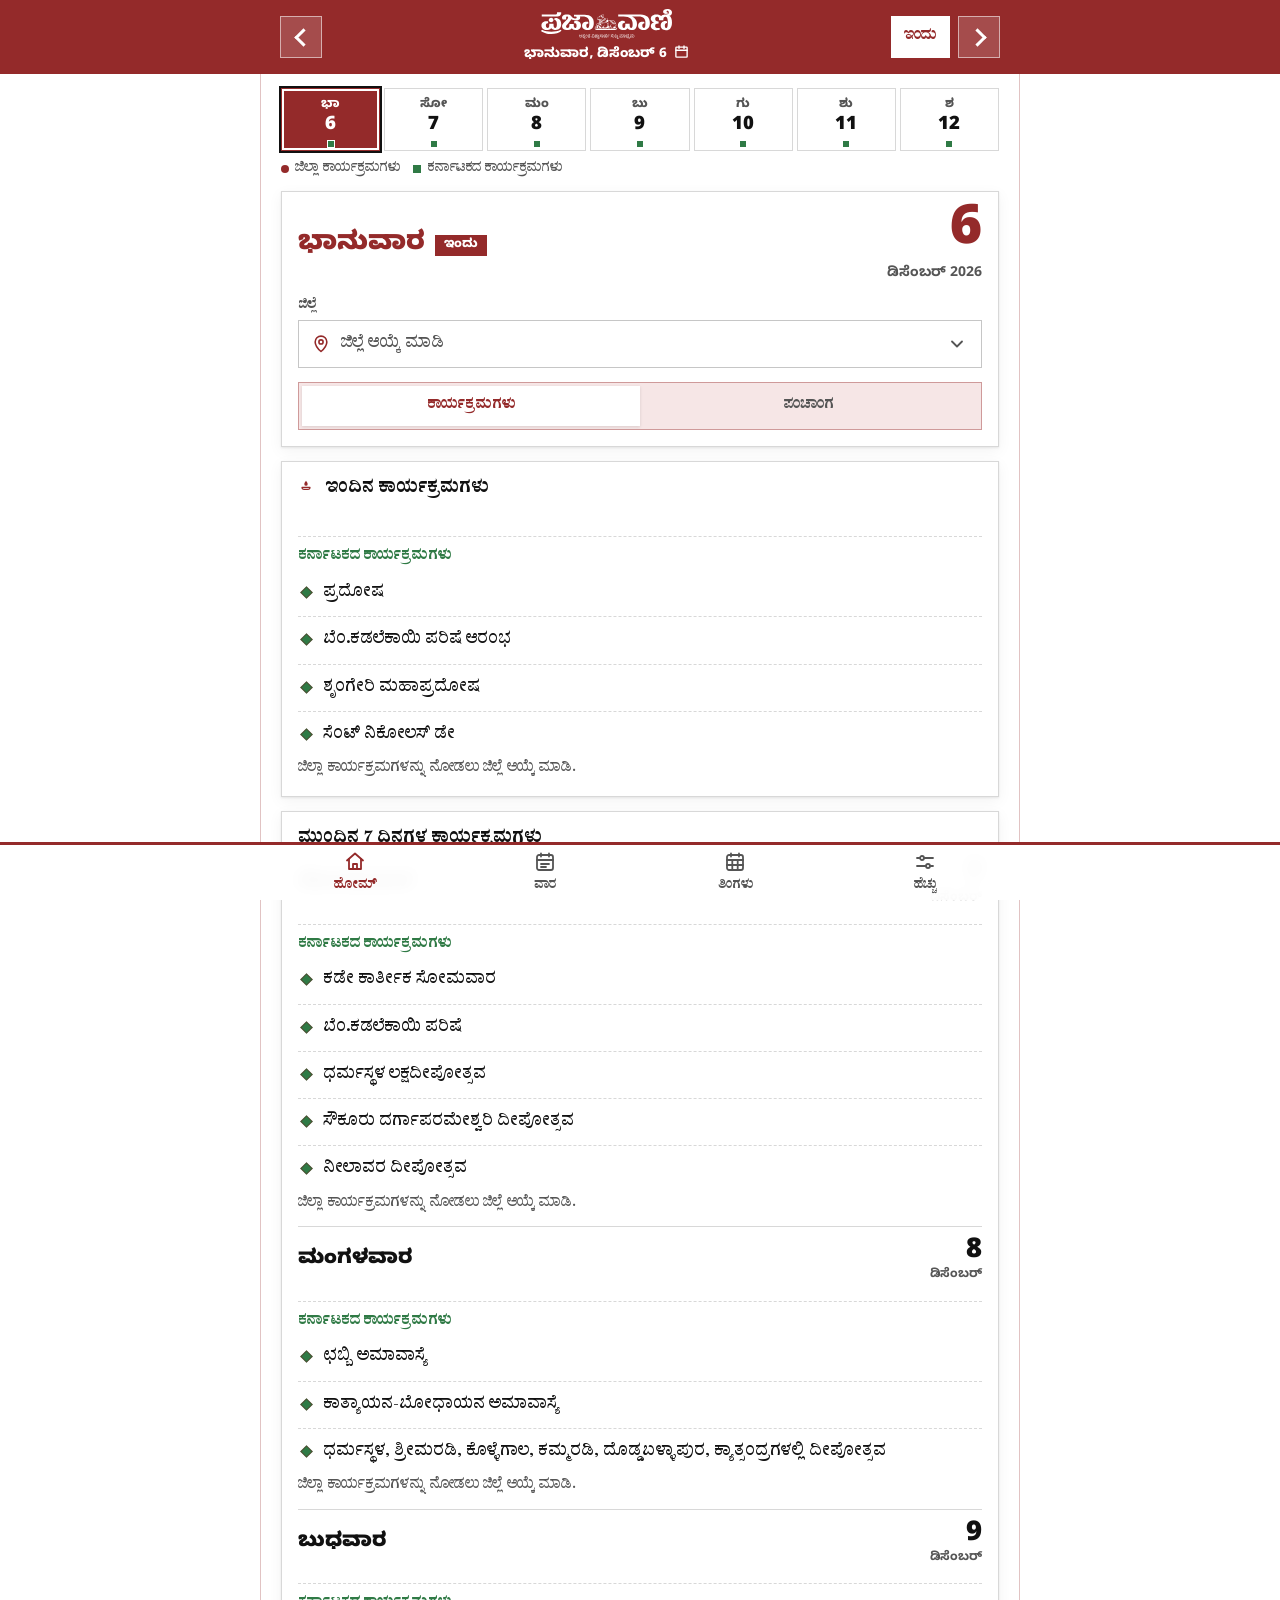
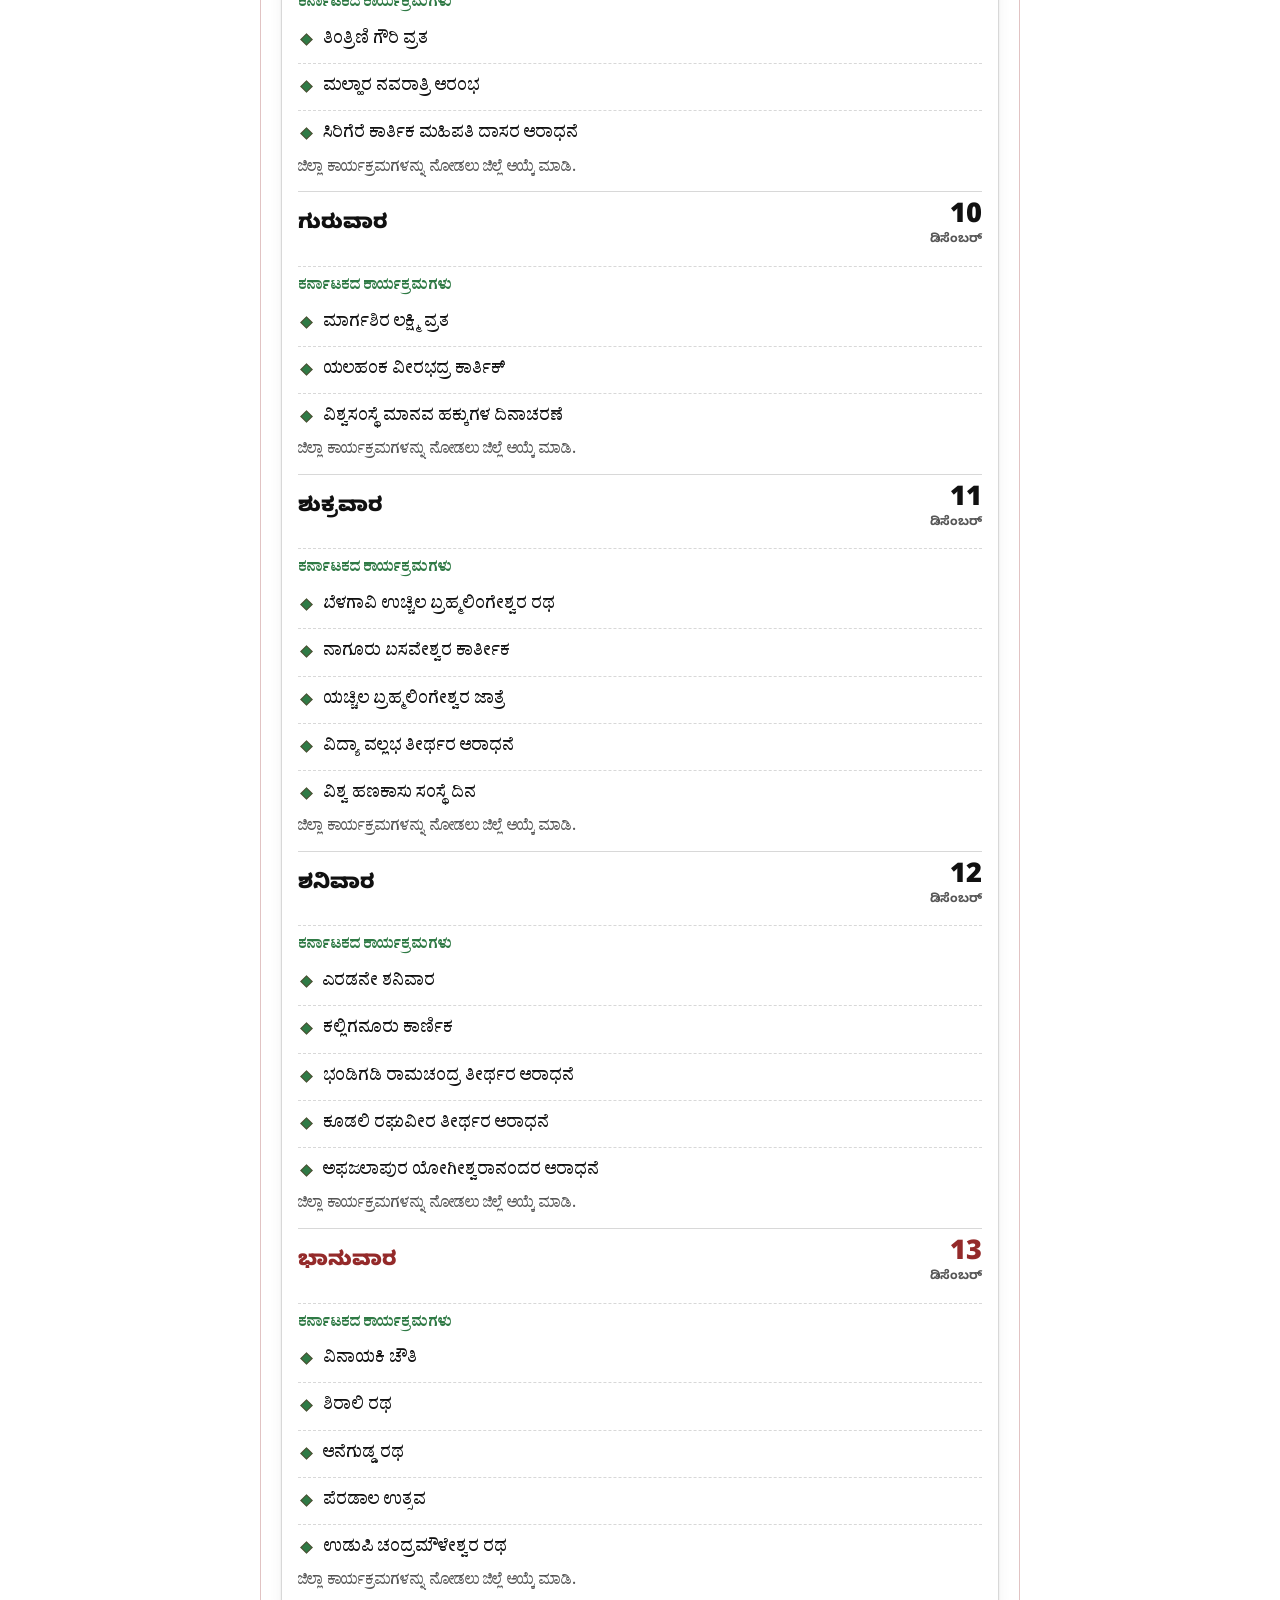
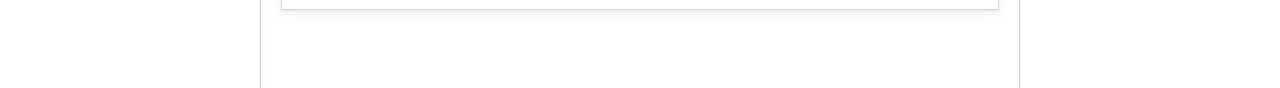
==== index.html @ f5fc1d29 "Remove the outdated data-source line from the Settings about box Co-Authored-By: Claude Sonnet 5.5 <" ====
<!DOCTYPE html>
<html lang="kn">
<head>
<meta charset="utf-8">
<meta name="viewport" content="width=device-width, initial-scale=1">
<meta name="theme-color" content="#942A2A">
<link rel="manifest" href="manifest.webmanifest">
<link rel="icon" type="image/png" sizes="48x48" href="assets/favicon-48.png">
<link rel="apple-touch-icon" href="assets/apple-touch-icon.png">
<meta name="description" content="ಕನ್ನಡ ಧಾರ್ಮಿಕ ಮತ್ತು ಸಾಂಸ್ಕೃತಿಕ ಕಾರ್ಯಕ್ರಮಗಳ ಕ್ಯಾಲೆಂಡರ್ — ಹಬ್ಬಗಳು, ಜಾತ್ರೆಗಳು, ಮೇಳಗಳು ಮತ್ತು ಸ್ಥಳೀಯ ಕಾರ್ಯಕ್ರಮಗಳು">
<title>ಕನ್ನಡ ಸಾಂಸ್ಕೃತಿಕ ಕ್ಯಾಲೆಂಡರ್ — Kannada Cultural Calendar</title>
<link rel="preconnect" href="https://fonts.googleapis.com">
<link rel="preconnect" href="https://fonts.gstatic.com" crossorigin>
<link href="https://fonts.googleapis.com/css2?family=Noto+Sans+Kannada:wght@400;500;700;800;900&display=swap" rel="stylesheet">
<link rel="stylesheet" href="styles.css?v=37">
</head>
<body>
<div class="app">

  <header class="masthead">
    <button id="prevDay" class="icon-btn" type="button" aria-label="ಹಿಂದಿನ ದಿನ">‹</button>
    <div id="mastheadDateBlock" class="masthead-mid" aria-live="polite">
      <img class="brand-logo" src="assets/pv-logo-white.svg" alt="ಪ್ರಜಾವಾಣಿ">
      <span class="brand sr-only">ಕನ್ನಡ ಕಾರ್ಯಕ್ರಮಗಳು</span>
      <button id="mastheadDate" class="masthead-date" type="button" aria-haspopup="dialog" title="ದಿನಾಂಕ ಆಯ್ಕೆ ಮಾಡಿ"></button>
      <input id="datePicker" class="date-picker-input" type="date" min="2026-01-01" max="2027-12-31" tabindex="-1" aria-hidden="true">
    </div>
    <button id="todayBtn" class="today-btn" type="button">ಇಂದು</button>
    <button id="nextDay" class="icon-btn" type="button" aria-label="ಮುಂದಿನ ದಿನ">›</button>
  </header>

  <main class="main">

    <section id="viewDay" class="view">
      <div id="todayContent"></div>
    </section>

    <section id="viewWeek" class="view" hidden>
      <div id="weekHead" class="period-head" hidden>
        <button id="prevWeek" class="icon-btn" type="button" aria-label="ಹಿಂದಿನ ವಾರ">‹</button>
        <h2 id="weekTitle" class="month-title"></h2>
        <button id="nextWeek" class="icon-btn" type="button" aria-label="ಮುಂದಿನ ವಾರ">›</button>
      </div>
      <div class="toolbar-row stream-toolbar">
        <label for="weekDistrictSelect">ಜಿಲ್ಲೆ</label>
        <select id="weekDistrictSelect" class="district-select" name="weekDistrict"></select>
      </div>
      <div class="scope-legend" aria-label="ಕಾರ್ಯಕ್ರಮದ ವ್ಯಾಪ್ತಿ">
        <span><i class="scope-dot district"></i> ಜಿಲ್ಲಾ ಕಾರ್ಯಕ್ರಮಗಳು</span>
        <span><i class="scope-dot state"></i> ಕರ್ನಾಟಕದ ಕಾರ್ಯಕ್ರಮಗಳು</span>
      </div>
      <div id="weekAgenda" class="week-agenda"></div>
    </section>

    <section id="viewMonth" class="view" hidden>
      <div class="toolbar-row stream-toolbar">
        <label for="monthDistrictSelect">ಜಿಲ್ಲೆ</label>
        <select id="monthDistrictSelect" class="district-select" name="monthDistrict"></select>
      </div>
      <div id="monthScroller" class="month-scroller"></div>
    </section>

    <section id="viewMore" class="view" hidden>
      <h2 class="view-title">ಸೆಟ್ಟಿಂಗ್ಸ್</h2>
      <div class="card settings">
        <label class="setting-row" for="settingsDistrictSelect">
          <span>ಜಿಲ್ಲೆ <small>ಜಿಲ್ಲಾ ಕಾರ್ಯಕ್ರಮಗಳನ್ನು ತೋರಿಸಿ</small></span>
          <select id="settingsDistrictSelect" class="district-select" name="settingsDistrict"></select>
        </label>
        <label class="setting-row" for="fontBig">
          <span>ದೊಡ್ಡ ಅಕ್ಷರ <small>ಹಿರಿಯ ಓದುಗರಿಗೆ ಅನುಕೂಲ</small></span>
          <input type="checkbox" id="fontBig" class="switch">
        </label>
        <label class="setting-row" for="knDigits">
          <span>ಕನ್ನಡ ಅಂಕೆಗಳು <small>೦-೯ ಬದಲಿಗೆ 0-9</small></span>
          <input type="checkbox" id="knDigits" class="switch">
        </label>
      </div>
      <div class="card about">
        <p>ಇದು ಕನ್ನಡ ಧಾರ್ಮಿಕ ಮತ್ತು ಸಾಂಸ್ಕೃತಿಕ ಕಾರ್ಯಕ್ರಮಗಳನ್ನು ದಿನ, ವಾರ ಮತ್ತು ತಿಂಗಳಂತೆ ಹುಡುಕಲು ಸಹಾಯ ಮಾಡುವ ಕ್ಯಾಲೆಂಡರ್.</p>
      </div>
    </section>

  </main>

  <nav class="tabbar" aria-label="ಮುಖ್ಯ ಟ್ಯಾಬ್ಗಳು">
    <button class="tab is-active" data-tab="day" type="button" aria-current="page">
      <span class="tab-ico" aria-hidden="true"><svg viewBox="0 0 24 24" fill="none" stroke="currentColor" stroke-width="1.8" stroke-linecap="round" stroke-linejoin="round"><path d="M4 11.5 12 4.5l8 7"/><path d="M6 10v10h12V10"/><path d="M10 20v-5h4v5"/></svg></span><span>ಹೋಮ್</span>
    </button>
    <button class="tab" data-tab="week" type="button">
      <span class="tab-ico" aria-hidden="true"><svg viewBox="0 0 24 24" fill="none" stroke="currentColor" stroke-width="1.8" stroke-linecap="round" stroke-linejoin="round"><rect x="4" y="5" width="16" height="15" rx="2"/><path d="M4 10h16M8 3.5v3M16 3.5v3M8 14h8M8 17h5"/></svg></span><span>ವಾರ</span>
    </button>
    <button class="tab" data-tab="month" type="button">
      <span class="tab-ico" aria-hidden="true"><svg viewBox="0 0 24 24" fill="none" stroke="currentColor" stroke-width="1.8" stroke-linecap="round" stroke-linejoin="round"><rect x="4" y="5" width="16" height="15" rx="2"/><path d="M4 10h16M9.3 10v10M14.7 10v10M4 15h16M8 3.5v3M16 3.5v3"/></svg></span><span>ತಿಂಗಳು</span>
    </button>
    <button class="tab" data-tab="more" type="button">
      <span class="tab-ico" aria-hidden="true"><svg viewBox="0 0 24 24" fill="none" stroke="currentColor" stroke-width="1.8" stroke-linecap="round" stroke-linejoin="round"><path d="M4 8h3M11 8h9M4 16h9M17 16h3"/><circle cx="9" cy="8" r="2"/><circle cx="15" cy="16" r="2"/></svg></span><span>ಹೆಚ್ಚು</span>
    </button>
  </nav>

</div>
<noscript><p style="padding:1rem">ಈ ಆ್ಯಪ್ JavaScript ಬಳಸುತ್ತದೆ — ದಯವಿಟ್ಟು ಸಕ್ರಿಯಗೊಳಿಸಿ.</p></noscript>
<script src="app.js?v=18"></script>
</body>
</html>
---- styles.css ----
/* ============================================================
   ಕನ್ನಡ ಸಾಂಸ್ಕೃತಿಕ ಕ್ಯಾಲೆಂಡರ್ — PV maroon-and-white visual system
   ============================================================ */
/* Prajavani Text web fonts (as served by prajavani.net) */
@font-face { font-family: "Prajavani Text"; font-weight: 400; font-style: normal; font-display: swap; src: url("assets/fonts/PrajavaniTextRegular.woff2") format("woff2"); }
@font-face { font-family: "Prajavani Text"; font-weight: 600 900; font-style: normal; font-display: swap; src: url("assets/fonts/PrajavaniTextSemibold.woff2") format("woff2"); }

:root {
  --paper: #ffffff;
  --paper-deep: #f3f3f3;
  --card: #ffffff;
  --ink: #111111;
  --ink-soft: #555555;
  --line: rgba(17, 17, 17, .16);
  --verm: #942a2a;
  --verm-deep: #6f1d1d;
  --gold: #6f1d1d;
  --gold-soft: #f6e6e6;
  --green: #2f7a45;
  --amber: #c98a12;
  --green-soft: #e3f1e7;
  --red-soft: #f6e6e6;
  --amber-soft: #f1f1f1;
  --radius: 0;
  --shadow: 0 1px 2px rgba(17, 17, 17, .08), 0 4px 14px rgba(17, 17, 17, .05);
  --tabbar-h: 58px;
  --font-num: "Noto Sans Kannada", "Nirmala UI", sans-serif;
  --font-display: "Prajavani Text", "Noto Sans Kannada", "Nirmala UI", sans-serif;
  --font-body: "Prajavani Text", "Noto Sans Kannada", "Nirmala UI", sans-serif;
}

* { box-sizing: border-box; }
html { -webkit-text-size-adjust: 100%; }

body {
  margin: 0;
  font-family: var(--font-body);
  font-size: 17px;
  line-height: 1.55;
  color: var(--ink);
  background-color: var(--paper);
  min-height: 100vh;
}

.app { max-width: 720px; margin: 0 auto; min-height: 100vh; display: flex; flex-direction: column; }

[hidden] { display: none !important; }

/* ---------- Masthead ---------- */
.masthead {
  position: sticky; top: 0; z-index: 20;
  display: flex; align-items: center; gap: 8px;
  padding: 8px 12px calc(8px + env(safe-area-inset-top));
  background: var(--verm);
  color: #fff;
}
.masthead .icon-btn { background: rgba(255, 255, 255, .16); border-color: rgba(255, 255, 255, .55); color: #fff; }
.masthead .icon-btn:hover { background: rgba(255, 255, 255, .28); }
.masthead .today-btn { background: #fff; color: var(--verm); border-color: #fff; }
.masthead .today-btn:hover { background: #f6e6e6; }
.masthead :focus-visible { outline-color: #fff; }
.brand-logo { display: block; height: 32px; width: auto; max-width: 100%; }
.masthead-mid {
  flex: 1; display: flex; flex-direction: column; align-items: center; gap: 0;
  background: none; border: none; padding: 0; font: inherit; color: inherit; touch-action: pan-y;
}
.brand {
  font-family: var(--font-display); font-weight: 800; font-size: 19px; letter-spacing: .02em;
  color: var(--verm); line-height: 1.1;
}
.masthead-mid { position: relative; }
.masthead-date {
  font-size: 13.5px; font-weight: 700; color: #fff; margin-top: 2px;
  background: none; border: 0; padding: 2px 8px; font-family: inherit; cursor: pointer; border-radius: 0;
}
.masthead-date::after {
  content: ""; display: inline-block; width: 15px; height: 15px; margin-left: 7px; vertical-align: -2px;
  background: currentColor; /* calendar icon, drawn as a mask so it takes the text colour */
  -webkit-mask: url("data:image/svg+xml,%3Csvg xmlns='http://www.w3.org/2000/svg' viewBox='0 0 24 24' fill='none' stroke='black' stroke-width='2.2' stroke-linecap='round' stroke-linejoin='round'%3E%3Crect x='3' y='5' width='18' height='16' rx='1'/%3E%3Cpath d='M3 10h18M8 3v4M16 3v4'/%3E%3C/svg%3E") center / contain no-repeat;
  mask: url("data:image/svg+xml,%3Csvg xmlns='http://www.w3.org/2000/svg' viewBox='0 0 24 24' fill='none' stroke='black' stroke-width='2.2' stroke-linecap='round' stroke-linejoin='round'%3E%3Crect x='3' y='5' width='18' height='16' rx='1'/%3E%3Cpath d='M3 10h18M8 3v4M16 3v4'/%3E%3C/svg%3E") center / contain no-repeat;
}
.masthead-date:hover { background: rgba(255, 255, 255, .16); }
.date-picker-input { position: absolute; left: 50%; bottom: 0; width: 1px; height: 1px; opacity: 0; pointer-events: none; border: 0; padding: 0; }
.ext-link { display: inline-block; margin-top: 6px; color: var(--verm); font-weight: 700; text-decoration: underline; }
.today-btn {
  flex: none; padding: 9px 12px; border: 1px solid var(--verm); border-radius: 0;
  background: var(--verm); color: #fff; font: inherit; font-size: 14px; font-weight: 700; cursor: pointer;
}
.today-btn:hover { background: var(--verm-deep); }

.icon-btn {
  width: 42px; height: 42px; flex: none;
  display: grid; place-items: center;
  font-size: 26px; line-height: 1; color: var(--ink);
  background: var(--card); border: 1px solid var(--line); border-radius: 0;
  cursor: pointer; transition: transform .12s ease, background .12s ease;
}
/* Chevrons are drawn, not typeset: the ‹ › glyphs sit off-centre in the font's line box. */
#prevDay, #nextDay { font-size: 0; align-content: center; } /* the hidden text node is a 2nd grid row; centre the rows as a block */
#prevDay::before, #nextDay::before {
  content: ""; width: 10px; height: 10px;
  border: solid currentColor; border-width: 0 0 3px 3px;
}
#prevDay::before { transform: translateX(2px) rotate(45deg); }
#nextDay::before { transform: translateX(-2px) rotate(-135deg); }
.icon-btn:hover { background: var(--paper-deep); }
.icon-btn:active { transform: scale(.92); }

/* ---------- Main & views ---------- */
.main {
  flex: 1;
  padding: 14px 14px calc(var(--tabbar-h) + env(safe-area-inset-bottom) + 20px);
}
.view { animation: view-in .28s ease; }
@keyframes view-in { from { opacity: 0; transform: translateY(6px); } to { opacity: 1; transform: none; } }

/* ---------- Home ---------- */
.day-strip { display: grid; grid-template-columns: repeat(7, 1fr); gap: 4px; margin: 0 0 8px; }
.strip-legend { margin: 0 0 12px; font-size: 12.5px; }
.ds-day {
  position: relative; display: flex; flex-direction: column; align-items: center; gap: 1px;
  padding: 7px 0 11px; border: 1px solid var(--line); border-radius: 0;
  background: var(--card); color: var(--ink); font: inherit; cursor: pointer;
  transition: transform .1s ease, background .1s ease;
}
.ds-day:hover { background: var(--paper-deep); }
.ds-day:active { transform: scale(.95); }
.ds-day:focus-visible { outline: 2px solid var(--verm); outline-offset: 2px; }
.ds-wd { font-size: 12.5px; font-weight: 800; color: var(--ink-soft); }
.ds-num { font-family: var(--font-num); font-weight: 900; font-size: 19px; line-height: 1.2; }
.ds-day.sun .ds-num, .ds-day.sun .ds-wd { color: var(--verm); }
.ds-dots { position: absolute; left: 0; right: 0; bottom: 3px; display: flex; justify-content: center; gap: 3px; min-height: 6px; }
.ds-dots .scope-dot { width: 6px; height: 6px; }
.ds-day.today { box-shadow: inset 0 0 0 2px var(--ink); }
.ds-day.sel { background: var(--verm); border-color: var(--verm); }
.ds-day.sel .ds-num, .ds-day.sel .ds-wd { color: #fff; }
.ds-day.sel .scope-dot { box-shadow: 0 0 0 1px #fff; }
.ds-day.sel .scope-dot:not(.state) { background: #fff; }
.ds-day.sel.today { box-shadow: inset 0 0 0 2px #fff, 0 0 0 2px var(--ink); }
.home-header {
  display: flex; flex-wrap: wrap; align-items: flex-end; justify-content: space-between; gap: 14px 18px;
  padding: 16px; background: var(--card); border: 1px solid var(--line);
  border-radius: 0; box-shadow: var(--shadow);
}
.home-date { flex: 1 1 100%; }
.home-day-line { display: flex; align-items: center; justify-content: space-between; gap: 12px; }
.home-day-label { display: flex; flex-wrap: wrap; align-items: center; gap: 2px 10px; min-width: 0; }
.home-day-name { font-size: 26px; font-weight: 900; line-height: 1.2; color: var(--ink); }
.home-day-date { display: flex; flex-direction: column; align-items: flex-end; flex: none; line-height: 1; }
.home-day-date small { margin-top: 4px; font-size: 14px; font-weight: 700; color: var(--ink-soft); }
.home-date strong { font-family: var(--font-num); font-weight: 900; font-size: 56px; line-height: 1; color: var(--ink); flex: none; }
.home-date[data-sun] .home-day-name, .home-date[data-sun] strong { color: var(--verm); }
.home-district { display: flex; flex-direction: column; flex: 1 1 100%; gap: 4px; min-width: 0; }
.home-district > span { color: var(--ink-soft); font-size: 13px; font-weight: 700; }
.home-switch { display: flex; flex: 1 1 100%; padding: 3px; background: var(--gold-soft); border: 1px solid rgba(148, 42, 42, .4); border-radius: 0; }
.home-switch button { flex: 1; padding: 9px 12px; border: 0; border-radius: 0; background: transparent; color: var(--ink-soft); font: inherit; font-size: 14px; font-weight: 700; cursor: pointer; }
.home-switch button.is-active { background: var(--card); color: var(--verm); box-shadow: 0 1px 3px rgba(17, 17, 17, .12); }
.home-switch button:focus-visible { outline: 2px solid var(--verm); outline-offset: 2px; }

/* ---------- Panchanga ---------- */
.sun-row { display: flex; justify-content: center; gap: 28px; margin: 12px 0 2px; font-size: 14.5px; font-weight: 600; color: var(--ink-soft); }
.sun-row .sun-item { display: inline-flex; align-items: center; gap: 5px; }
.sun-row .sunrise-item { color: #6f1d1d; }
.sun-row .sunset-item { color: #444; }
.sun-row .sun-ico { color: currentColor; font-weight: 700; }
.sun-ico .ico { width: 17px; height: 17px; display: inline-block; vertical-align: -3px; margin-right: 3px; }
.src-note { margin: 6px 0 0; text-align: center; font-size: 12.5px; color: var(--ink-soft); }
.panga-grid { display: grid; grid-template-columns: 1fr 1fr; gap: 10px; margin-top: 14px; }
.panga-card { background: var(--card); border: 2px solid var(--verm); border-radius: 0; padding: 0 0 10px; overflow: hidden; box-shadow: var(--shadow); display: flex; flex-direction: column; gap: 2px; }
.panga-head { display: flex; align-items: center; gap: 6px; padding: 5px 13px; background: var(--verm); }
.panga-name, .panga-sub { padding: 0 13px; }
.panga-head + .panga-name { padding-top: 6px; }
.panga-head .ico { width: 15px; height: 15px; flex: none; color: #fff; }
.panga-label { font-size: 13px; font-weight: 800; color: #fff; letter-spacing: .04em; }
.panga-name { font-family: var(--font-display); font-weight: 700; font-size: 21px; line-height: 1.2; }
.panga-card.featured .panga-label { font-size: 13px; }
.panga-card.featured .panga-name { font-size: 26px; }
.panga-sub { font-size: 13.5px; color: var(--ink-soft); }
.panga-sub .nd { color: var(--verm); font-weight: 700; }
.panga-meta { display: grid; grid-template-columns: repeat(3, 1fr); gap: 10px; margin-top: 14px; }
.pm-item { min-width: 0; display: flex; flex-direction: column; align-items: center; gap: 2px; padding: 11px 13px; background: var(--card); border: 2px solid var(--verm); border-radius: 0; box-shadow: var(--shadow); text-align: center; }
.pm-label { font-size: 13px; font-weight: 700; color: var(--gold); letter-spacing: .04em; }
.pm-value { font-family: var(--font-display); font-weight: 700; font-size: 18px; color: var(--ink); line-height: 1.2; }
.date-context { margin-bottom: 14px; padding: 9px 14px; text-align: center; background: var(--card); border: 1px solid var(--line); border-radius: 0; color: var(--ink-soft); box-shadow: var(--shadow); }
.date-context p { margin: 0; font-size: 14px; }
.timeline { margin: 14px 0 4px; }
.tl-track { position: relative; height: 58px; background: linear-gradient(var(--line), var(--line)) center 50%/100% 3px no-repeat; }
.tl-block { position: absolute; top: 0; bottom: 0; border-radius: 0; padding: 4px 5px; overflow: hidden; font-size: 10.5px; line-height: 1.25; text-align: center; color: #fff; display: flex; flex-direction: column; justify-content: center; gap: 1px; }
.tl-block b { font-weight: 700; display: block; }
.tl-block.good { background: var(--green); }
.tl-block.bad { background: var(--verm); }
.tl-block.mid { background: var(--amber); }
.tl-ends { display: flex; justify-content: space-between; gap: 16px; font-size: 11.5px; color: var(--ink-soft); margin-top: 5px; }
.tl-endpoint { display: inline-flex; align-items: baseline; gap: 5px; }
.tl-endpoint small { color: var(--ink-soft); font-size: 10px; font-weight: 700; text-transform: uppercase; letter-spacing: .06em; }
.tl-endpoint:last-child { text-align: right; }
.timing-list { display: none; list-style: none; margin: 10px 0 0; padding: 0; }
.timing-list li { display: flex; align-items: center; gap: 10px; padding: 11px 0; border-top: 1px dashed var(--line); font-size: 15px; }
.timing-list li:first-child { border-top: none; }
.tl-main { display: flex; flex-direction: column; gap: 2px; flex: 1; min-width: 0; }
.tl-name { font-weight: 600; line-height: 1.35; }
.timing-list .t-time { font-weight: 700; font-variant-numeric: tabular-nums; }
.timing-list .tone-dot { width: 11px; height: 11px; }
.tl-end-row { color: var(--ink-soft); }
.tl-end-row .ico { width: 16px; height: 16px; flex: none; color: var(--verm); }
.tl-end-row .t-time { margin-left: auto; color: var(--ink); }
.tone-dot { width: 10px; height: 10px; border-radius: 50%; flex: none; }
.tone-dot.good { background: var(--green); }
.tone-dot.bad { background: var(--verm); }
.tone-dot.mid { background: var(--amber); }
.timing-legend { display: flex; flex-wrap: wrap; gap: 14px; margin-top: 12px; padding-top: 10px; border-top: 1px dashed var(--line); font-size: 13px; color: var(--ink-soft); }
.timing-legend span { display: inline-flex; align-items: center; gap: 6px; }
.timing-legend .tone-dot { display: inline-block; }
.jathaka-list { display: grid; grid-template-columns: 1fr 1fr; gap: 8px; }
.jr { display: flex; justify-content: space-between; align-items: center; gap: 8px; padding: 9px 12px; border: 1px solid var(--line); border-radius: 0; background: #fafafa; font-size: 15px; }
.jr .jr-name { font-weight: 700; font-family: var(--font-display); }
.jr .jr-p { color: var(--verm-deep); font-weight: 600; }

@media (max-width: 759px) {
  .timeline { margin: 14px 0 0; padding: 10px 12px; background: var(--paper-deep); border: 1px solid var(--line); border-radius: 0; }
  .tl-track { display: none; }
  .tl-ends { margin: 0; align-items: baseline; }
  .timeline-mobile { display: block; position: relative; margin-top: 10px; }
  .timeline-mobile::before { content: ""; position: absolute; left: 6px; top: 18px; bottom: 18px; width: 2px; background: var(--line); }
  .timeline-mobile .tl-row { position: relative; display: grid; grid-template-columns: 14px minmax(0, 1fr); align-items: start; gap: 10px; padding: 8px 0; border-top: 0; }
  .timeline-mobile .timeline-node { position: relative; z-index: 1; width: 12px; height: 12px; margin-top: 15px; border: 3px solid var(--card); box-shadow: 0 0 0 1px var(--line); }
  .timeline-mobile .timeline-card { display: flex; flex-direction: column; gap: 7px; padding: 11px 13px 12px; border: 1px solid var(--line); border-left-width: 4px; border-radius: 0; background: var(--card); box-shadow: 0 3px 10px rgba(17, 17, 17, .06); }
  .timeline-mobile .tl-head { display: flex; align-items: center; justify-content: space-between; gap: 10px; }
  .timeline-mobile .tl-name { font-size: 15px; font-weight: 700; }
  .timeline-mobile .tl-tone { flex: none; padding: 1px 7px; color: #fff; font-size: 11.5px; font-weight: 800; line-height: 1.5; }
  .timeline-mobile .tl-when { display: flex; align-items: baseline; justify-content: space-between; gap: 10px; }
  .timeline-mobile .t-time { font-family: var(--font-num); font-size: 20px; font-weight: 800; letter-spacing: .01em; }
  .timeline-mobile .tl-dur { flex: none; color: var(--ink-soft); font-size: 12.5px; font-weight: 600; }
  .timeline-mobile .tl-bar { position: relative; display: block; height: 5px; background: rgba(17, 17, 17, .09); }
  .timeline-mobile .tl-bar i { position: absolute; top: 0; bottom: 0; }
  .timeline-mobile .tl-row.good .tl-tone, .timeline-mobile .tl-row.good .tl-bar i { background: var(--green); }
  .timeline-mobile .tl-row.mid .tl-tone, .timeline-mobile .tl-row.mid .tl-bar i { background: var(--amber); }
  .timeline-mobile .tl-row.bad .tl-tone, .timeline-mobile .tl-row.bad .tl-bar i { background: var(--verm); }
  .timeline-mobile .tl-row.good .timeline-card { border-left-color: var(--green); background: var(--green-soft); }
  .timeline-mobile .tl-row.mid .timeline-card { border-left-color: var(--amber); background: var(--amber-soft); }
  .timeline-mobile .tl-row.bad .timeline-card { border-left-color: var(--verm); background: var(--red-soft); }
  .panga-meta { gap: 6px; }
  .pm-item { padding: 10px 5px; }
}

/* ---------- Cards ---------- */
.card {
  background: var(--card);
  border: 1px solid var(--line); border-radius: 0;
  box-shadow: var(--shadow); margin-top: 14px;
}
.card-title { margin: 0; font-family: var(--font-display); font-weight: 700; font-size: 17px; }
.card-heading { margin: 0; padding: 14px 16px 10px; font-family: var(--font-display); font-weight: 700; font-size: 17px; }
.card-title .ico { width: 16px; height: 16px; display: inline-block; vertical-align: -3px; margin-right: 7px; color: var(--verm); }
.card-body { padding: 0 16px 16px; }

.home-category { padding-top: 14px; }
.home-category + .home-category { margin-top: 16px; border-top: 1px dashed var(--line); }
.home-category-title { margin: 0 0 10px; color: var(--verm); font-family: var(--font-display); font-size: 18px; }
.home-category.cultural .home-category-title { color: var(--gold); }
.upcoming-day + .upcoming-day { margin-top: 12px; padding-top: 12px; border-top: 1px solid var(--line); }
.upcoming-date { margin: 0; }
.upcoming-day .week-day-name { font-size: 20px; }
.upcoming-day .week-day-date b { font-size: 28px; }
.upcoming-day[data-sun] .week-day-name, .upcoming-day[data-sun] .week-day-date b { color: var(--verm); }
.upcoming-day .home-category { padding-top: 8px; }
.upcoming-day .home-category + .home-category { margin-top: 10px; padding-top: 10px; }

/* ---------- Events list ---------- */
.ev-panel {
  background: #fafafa;
  border: 1px solid var(--line);
  border-radius: 0;
  overflow: hidden;
}
.ev-list { list-style: none; margin: 0; padding: 0; }
.ev-row {
  display: flex; align-items: flex-start; gap: 12px;
  padding: 11px 14px;
  font-size: .95em; line-height: 1.5; color: var(--ink);
  transition: background .12s ease;
}
.ev-row + .ev-row { border-top: 1px dashed var(--line); }
.ev-row:hover { background: var(--paper-deep); }
.event-link { width: 100%; display: flex; align-items: flex-start; gap: 12px; padding: 0; border: 0; background: none; color: inherit; font: inherit; text-align: left; cursor: pointer; }
.event-link:focus-visible { outline: 2px solid var(--verm); outline-offset: 3px; border-radius: 0; }
.ev-mark {
  flex: none; width: 9px; height: 9px; margin-top: 7px;
  background: var(--gold);
  border: 1px solid rgba(111, 29, 29, .5);
  border-radius: 0; transform: rotate(45deg);
}
.ev-more {
  display: flex; justify-content: center;
  padding: 10px 12px 12px;
  border-top: 1px dashed var(--line);
}
.chip-more {
  padding: 9px 18px; font-size: 14px; font-weight: 700;
  color: var(--ink); background: var(--gold-soft);
  border: 1px solid rgba(148, 42, 42, .4); border-radius: 0;
  cursor: pointer; transition: background .12s ease;
}
.chip-more:hover { background: var(--gold-soft); filter: brightness(.97); }
.empty-note { margin: 0; font-size: 14px; color: var(--ink-soft); font-style: normal; }

/* ---------- District filter + event sections ----------
   Injected inside the Today events card body (#body-events): grouped
   inner sections, not standalone cards. */
.ev-section {
  margin-top: 14px;
  padding-top: 14px;
  border-top: 1px dashed var(--line);
}
.ev-section-head {
  display: flex; align-items: center; justify-content: space-between;
  gap: 10px; flex-wrap: wrap; margin-bottom: 10px;
}
.ev-section-title {
  margin: 0;
  font-family: var(--font-display); font-weight: 700; font-size: 16px;
  color: var(--verm);
}
.ev-section.state .ev-section-title { color: var(--green); }
.ev-container { min-height: 48px; }

.district-pick { display: flex; align-items: center; gap: 8px; }
.district-pick label {
  font-size: 13px; font-weight: 700; color: var(--ink-soft);
  white-space: nowrap;
}
.district-select {
  flex: 1; min-width: 0; max-width: 260px;
  padding: 8px 32px 8px 12px;
  font: inherit; font-size: 15px; color: var(--ink);
  background: var(--card);
  border: 1px solid var(--line); border-radius: 0;
  cursor: pointer;
}
.district-select:hover { border-color: rgba(17, 17, 17, .3); }
.district-select:focus-visible { outline: 2px solid var(--verm); outline-offset: 2px; }
.district-native { display: none !important; }
.district-picker { position: relative; flex: 1; min-width: 0; }
.setting-row .district-picker { max-width: 240px; }
.district-trigger {
  width: 100%; min-height: 48px; display: flex; align-items: center; gap: 10px;
  padding: 0 12px; font: inherit; font-size: 16px; font-weight: 700; color: var(--ink); text-align: left;
  background: var(--card); border: 1.5px solid rgba(17, 17, 17, .24); border-radius: 0; cursor: pointer;
  transition: border-color .12s ease, box-shadow .12s ease;
}
.district-trigger:hover { border-color: rgba(17, 17, 17, .45); }
.district-trigger:focus-visible { outline: 2px solid var(--verm); outline-offset: 2px; }
.district-pin { width: 20px; height: 20px; flex: none; color: var(--verm); }
.district-trigger-text { flex: 1; min-width: 0; overflow: hidden; text-overflow: ellipsis; white-space: nowrap; }
.district-picker[data-empty] .district-trigger-text { font-weight: 500; color: var(--ink-soft); }
.district-trigger-chevron { flex: none; display: grid; place-items: center; width: 24px; height: 24px; color: var(--ink-soft); transition: transform .15s ease; }
.district-trigger-chevron svg { width: 20px; height: 20px; }
.district-picker.is-open .district-trigger { border-color: var(--verm); box-shadow: 0 0 0 3px rgba(148, 42, 42, .14); }
.district-picker.is-open .district-trigger-chevron { transform: rotate(180deg); color: var(--verm); }

.district-panel {
  display: none; position: absolute; top: calc(100% + 8px); left: 0; right: 0; z-index: 25;
  background: var(--card); border: 1px solid var(--line); border-radius: 0; overflow: hidden;
  box-shadow: 0 14px 34px rgba(17, 17, 17, .2);
}
.district-picker.is-open .district-panel { display: block; }
.district-sheet-title { display: none; }
.district-search {
  display: block; width: calc(100% - 20px); margin: 10px; padding: 10px 12px 10px 40px;
  font: inherit; font-size: 15px; color: var(--ink);
  background: #f6f6f6 url("data:image/svg+xml,%3Csvg xmlns='http://www.w3.org/2000/svg' viewBox='0 0 24 24' fill='none' stroke='%23777' stroke-width='2.2' stroke-linecap='round'%3E%3Ccircle cx='11' cy='11' r='6.5'/%3E%3Cpath d='M16 16l4.5 4.5'/%3E%3C/svg%3E") no-repeat 12px center / 18px;
  border: 1px solid transparent; border-radius: 0;
}
.district-search:focus { outline: none; border-color: var(--verm); background-color: #fff; }
.district-menu { max-height: min(52vh, 340px); overflow-y: auto; padding: 0 8px 8px; overscroll-behavior: contain; }
.district-option {
  width: 100%; min-height: 46px; display: flex; align-items: center; gap: 10px;
  padding: 8px 12px; border: 0; border-radius: 0; background: transparent;
  color: var(--ink); font: inherit; font-size: 15.5px; text-align: left; cursor: pointer;
}
.district-option:hover { background: var(--paper-deep); }
.district-option[aria-selected="true"] { background: var(--gold-soft); color: var(--verm); font-weight: 800; }
.district-option[aria-selected="true"]::after { content: "\2713"; flex: none; margin-left: 4px; font-weight: 900; }
.district-option:focus-visible { outline: 2px solid var(--verm); outline-offset: -2px; }
.district-clear { min-height: 40px; margin-bottom: 4px; color: var(--ink-soft); font-size: 14.5px; border-bottom: 1px solid var(--line); border-radius: 0; }
.district-option-name { min-width: 0; flex: 1; overflow: hidden; text-overflow: ellipsis; white-space: nowrap; }
.district-option-count {
  flex: none; display: inline-flex; align-items: center; justify-content: center;
  min-width: 28px; height: 24px; padding: 0 8px; border-radius: 0;
  background: var(--gold-soft); color: var(--verm-deep); font-family: var(--font-num);
  font-size: 13px; font-weight: 800; line-height: 1; font-variant-numeric: tabular-nums;
}
.district-empty { margin: 0; padding: 18px 12px; text-align: center; color: var(--ink-soft); font-size: 14px; }
.stream-toolbar:has(.district-picker.is-open) { z-index: 60; }

/* Phones: the list opens as a bottom sheet with a dimmed backdrop. */
@media (max-width: 759px) {
  .district-picker.is-open::before { content: ""; position: fixed; inset: 0; z-index: 44; background: rgba(17, 17, 17, .42); }
  .district-panel {
    position: fixed; top: auto; left: 0; right: 0; bottom: 0; z-index: 45;
    border: 0; border-radius: 0; box-shadow: 0 -10px 34px rgba(17, 17, 17, .28);
    padding-bottom: env(safe-area-inset-bottom);
  }
  .district-panel::before { content: ""; display: block; width: 42px; height: 4px; margin: 8px auto 0; border-radius: 0; background: rgba(17, 17, 17, .2); }
  .district-sheet-title { display: block; padding: 10px 16px 0; color: var(--verm); font-size: 17px; font-weight: 800; }
  .district-menu { max-height: 56vh; }
}

.error-note {
  margin: 0; font-size: 14px; color: var(--verm-deep);
  background: var(--red-soft);
  border: 1px solid rgba(148, 42, 42, .3);
  border-radius: 0;
  padding: 10px 12px;
}
.scope-state .ev-mark { background: var(--green); }
.scope-district .ev-mark { background: var(--verm); }
.ev-when { display: block; color: var(--ink-soft); font-size: .82em; font-family: var(--font-num); }
.sr-only {
  position: absolute; width: 1px; height: 1px; padding: 0; margin: -1px;
  overflow: hidden; clip: rect(0, 0, 0, 0); white-space: nowrap; border: 0;
}
/* ---------- Month view ---------- */
.period-head, .month-head { position: sticky; top: 0; z-index: 2; background: var(--paper); }
.month-head { display: flex; align-items: center; gap: 8px; margin: 2px 0 10px; }
.month-title { flex: 1; text-align: center; margin: 0; font-family: var(--font-display); font-weight: 700; font-size: 21px; }
.week-row, .month-grid { display: grid; grid-template-columns: repeat(7, 1fr); gap: 5px; }
.week-row { font-size: 13px; font-weight: 800; color: #fff; text-align: center; margin-bottom: 5px; }
.week-row > * { background: var(--ink); border-radius: 0; padding: 4px 0; }
.week-row > :first-child { background: var(--verm); }
.month-grid > .mday:nth-child(7n+1) { color: var(--verm); }
.mday {
  aspect-ratio: 1 / 1; border: 1px solid var(--line); border-radius: 0;
  background: var(--card); font-family: var(--font-num); font-weight: 900; font-size: 17px;
  color: var(--ink); cursor: pointer; position: relative;
  transition: transform .1s ease, background .1s ease;
}
.mday:hover { background: var(--paper-deep); }
.mday:active { transform: scale(.94); }
.mday.blank { background: transparent; border-color: transparent; cursor: default; }
.month-grid > .mday.sel { background: var(--verm); color: #fff; border-color: var(--verm); }
.mday.today { box-shadow: inset 0 0 0 2px var(--ink); }
.mday.sel.today { box-shadow: inset 0 0 0 2px #fff, 0 0 0 2px var(--ink); }
.mday-dots { position: absolute; left: 0; right: 0; bottom: 4px; display: flex; justify-content: center; gap: 4px; }
.scope-dot { display: inline-block; width: 8px; height: 8px; border-radius: 50%; background: var(--verm); }
.scope-dot.state { background: var(--green); border-radius: 0; } /* square, so it differs from the round district dot without relying on colour */
.date-count { font-size: 11.5px; font-weight: 800; line-height: 1; color: var(--verm-deep); }
.date-count.state { color: var(--green); }
.mday.sel .date-count, .mday.sel .date-count.state { color: #fff; }
.mday.sel .scope-dot { box-shadow: 0 0 0 1px #fff; }
.month-note { text-align: center; font-size: 13px; color: var(--ink-soft); margin-top: 12px; }
.dot-legend {
  display: inline-block; width: 8px; height: 8px; border-radius: 0;
  background: var(--gold); margin: 0 2px; vertical-align: baseline;
}

/* ---------- Month agenda ---------- */
.month-agenda {
  margin-top: 14px;
  padding: 14px 16px;
  background: var(--card);
  border: 1px solid var(--line);
  border-radius: 0;
  box-shadow: var(--shadow);
}
/* The list is collapsed until the heading is tapped. */
.month-agenda > summary {
  display: flex; align-items: center; gap: 10px; cursor: pointer; list-style: none; margin: 0;
}
.month-agenda > summary::-webkit-details-marker { display: none; }
.month-agenda > summary > span:first-child { flex: 1; }
.month-agenda > summary::after {
  content: ""; flex: none; padding: 3.5px; border: solid currentColor; border-width: 0 2px 2px 0;
  transform: rotate(45deg) translateY(-2px); transition: transform .2s ease;
}
.month-agenda[open] > summary::after { transform: rotate(-135deg) translateY(-2px); }
.month-agenda[open] > summary { margin-bottom: 10px; }
.month-agenda > summary:focus-visible { outline: 2px solid var(--verm); outline-offset: 4px; }
.agenda-count {
  flex: none; min-width: 22px; padding: 1px 7px; border-radius: 0; text-align: center;
  background: var(--verm); color: #fff; font-size: 12.5px; font-weight: 800; font-family: var(--font-num);
}
.toolbar-row { display: flex; align-items: center; gap: 10px; margin: 0 0 12px; }
.toolbar-row label { font-size: 13px; font-weight: 700; color: var(--ink-soft); white-space: nowrap; }
.toolbar-row .district-select { max-width: none; }
.stream-toolbar {
  position: sticky; top: var(--masthead-h, 64px); z-index: 15;
  margin: -14px -14px 12px; padding: 10px 14px;
  background: var(--paper); border-bottom: 1px solid var(--line);
}
.stream-toolbar { transition: transform .22s ease; }
.stream-toolbar.is-hidden { transform: translateY(-100%); pointer-events: none; }
@media (prefers-reduced-motion: reduce) { .stream-toolbar { transition: none; } }
.month-agenda-list { padding: 0 12px; }
.agenda-day + .agenda-day { border-top: 1px dashed var(--line); }
.agenda-day .week-day-title { padding: 0; }
.agenda-scope { margin-top: 4px; }
.agenda-scope + .agenda-scope { border-top: 1px dashed var(--line); }
.agenda-scope h4 { margin: 7px 2px 0; color: var(--verm); font-size: 13px; }
.agenda-scope.statewide h4 { color: var(--green); }
.week-day-link {
  padding: 0; border: 0; background: none; color: var(--verm-deep); font: inherit; font-weight: 700; cursor: pointer;
}
.agenda-day .ev-row { padding-left: 4px; padding-right: 4px; }

/* ---------- Week view ---------- */
.week-agenda, .month-scroller { display: grid; gap: 24px; }
.week-block { display: grid; gap: 0; padding: 14px; background: var(--card); border: 1px solid var(--line); border-radius: 0; box-shadow: var(--shadow); }
.month-block { display: grid; gap: 12px; }
.stream-period-title { margin: 0; padding: 4px 2px; font-family: var(--font-display); font-size: 21px; color: var(--verm); }
.month-cal > .week-row {
  position: sticky; top: calc(var(--masthead-h, 64px) + var(--month-toolbar-h, 56px)); z-index: 10;
  transition: top .22s ease; /* follows the district bar as it hides and returns */
  box-shadow: 0 5px 0 var(--paper); /* fills the 5px margin gap only, so the first grid row keeps its top border */
}
.month-block + .month-block { padding-top: 8px; border-top: 2px solid var(--line); }
.week-block + .week-block { margin-top: 8px; }
.week-block .stream-period-title { font-size: 18px; }
.week-day { padding: 10px 0 12px; }
.week-day + .week-day { border-top: 1px solid var(--line); }
.week-day-title { margin: 0; }
.week-day-link { width: 100%; display: flex; align-items: center; justify-content: space-between; gap: 12px; text-align: left; }
.week-day-label { display: flex; align-items: center; gap: 10px; min-width: 0; }
.week-day-name { min-width: 0; font-family: "Noto Sans Kannada", "Nirmala UI", sans-serif; font-weight: 900; font-size: 22px; line-height: 1.2; color: var(--ink); }
.week-day-date { display: flex; flex-direction: column; align-items: flex-end; flex: none; line-height: 1; }
.week-day-date b { font-family: var(--font-num); font-weight: 900; font-size: 34px; color: var(--ink); }
.week-day-date small { margin-top: 3px; font-size: 12.5px; font-weight: 700; color: var(--ink-soft); }
.today-pill { padding: 1px 9px; border-radius: 0; background: var(--verm); color: #fff; font-size: 12.5px; font-weight: 800; white-space: nowrap; }
.week-day[data-sun] .week-day-name, .week-day[data-sun] .week-day-date b { color: var(--verm); }
.week-day[data-today] { margin: 0 -8px; padding-left: 8px; padding-right: 8px; border-radius: 0; background: var(--gold-soft); }
.week-day[data-today], .week-day[data-today] + .week-day { border-top-color: transparent; }
.week-day[data-empty] .empty-note { position: absolute; width: 1px; height: 1px; overflow: hidden; clip: rect(0, 0, 0, 0); white-space: nowrap; }
.week-scope { margin-top: 10px; border-top: 1px dashed var(--line); }
.week-scope h4 { margin: 9px 0 2px; font-size: 14px; color: var(--verm); }
.week-scope.statewide h4 { color: var(--green); }
.week-scope .ev-row { padding-left: 4px; padding-right: 4px; }
.scope-legend { display: flex; flex-wrap: wrap; gap: 12px; margin: 0 0 12px; color: var(--ink-soft); font-size: 13px; }
.scope-legend span { display: inline-flex; align-items: center; gap: 6px; }
.month-legend { margin: 0; }
.view-title { margin: 4px 0 2px; font-family: var(--font-display); font-weight: 800; font-size: 24px; color: var(--verm); }

@media (max-width: 480px) {
  .home-header { align-items: stretch; flex-direction: column; gap: 14px; }
  .home-district { min-width: 0; }
}

/* ---------- Settings / about ---------- */
.settings { padding: 4px 16px; }
.setting-row {
  display: flex; align-items: center; justify-content: space-between; gap: 12px;
  padding: 13px 0; border-top: 1px dashed var(--line); cursor: pointer;
}
.setting-row:first-child { border-top: none; }
.setting-row small { display: block; font-size: 13px; color: var(--ink-soft); }
.setting-link { color: inherit; text-decoration: none; }
.setting-link:hover { background: var(--paper-deep); }
.switch { width: 46px; height: 26px; accent-color: var(--verm); flex: none; }
.about { padding: 14px 16px; font-size: 14px; color: var(--ink-soft); }
.about p { margin: 0 0 8px; }
.about p:last-child { margin-bottom: 0; }
.about code { background: var(--paper-deep); padding: 1px 5px; border-radius: 0; font-size: 13px; }

/* ---------- Tab bar ---------- */
.tabbar {
  position: fixed; bottom: 0; left: 0; right: 0; z-index: 30;
  display: flex; justify-content: space-around;
  height: calc(var(--tabbar-h) + env(safe-area-inset-bottom));
  padding-bottom: env(safe-area-inset-bottom);
  background: rgba(255, 255, 255, .96);
  backdrop-filter: blur(8px);
  border-top: 3px solid var(--verm);
}
.tabbar-inner, .app { position: relative; }
.tab {
  flex: 1; display: flex; flex-direction: column; align-items: center; justify-content: center; gap: 2px;
  background: none; border: none; cursor: pointer; font: inherit;
  color: var(--ink-soft); font-size: 12.5px; font-weight: 600;
}
.tab-ico { display: block; width: 24px; height: 24px; line-height: 0; }
.tab-ico svg { width: 24px; height: 24px; }
.tab:hover { color: var(--ink); }
.tab.is-active { color: var(--verm); font-weight: 800; }
.tab.is-active .tab-ico { transform: translateY(-1px); }
.tab:focus-visible, .icon-btn:focus-visible, .mday:focus-visible, .card-heading:focus-visible {
  outline: 2px solid var(--verm); outline-offset: 2px; border-radius: 0;
}
.today-btn:focus-visible, .district-select:focus-visible, .week-day-link:focus-visible {
  outline: 2px solid var(--verm); outline-offset: 2px;
}

/* ---------- Big type (accessibility) ---------- */
body.big { font-size: 20px; }
body.big .mday { font-size: 19px; }
body.big .panga-name { font-size: 24px; }
body.big .panga-card.featured .panga-name { font-size: 29px; }
body.big .pm-label { font-size: 13.5px; }
body.big .pm-value { font-size: 21px; }

/* ---------- Desktop ---------- */
@media (min-width: 760px) {
  /* Header and bottom nav span the whole window. The content stays in a centred
     760px column, framed by a fine hairline. */
  .app { max-width: none; }
  .masthead { padding-left: max(20px, calc((100% - 760px) / 2 + 20px)); padding-right: max(20px, calc((100% - 760px) / 2 + 20px)); }
  .main { width: 100%; max-width: 760px; margin: 0 auto; padding-left: 20px; padding-right: 20px; border-left: 1px solid rgba(148, 42, 42, .28); border-right: 1px solid rgba(148, 42, 42, .28); }
  .stream-toolbar { margin-left: -20px; margin-right: -20px; padding-left: 20px; padding-right: 20px; }
  .panga-grid { gap: 12px; }
  .tabbar { left: 0; right: 0; width: auto; max-width: none; transform: none; border-left: 0; border-right: 0; padding-left: max(0px, calc((100% - 760px) / 2)); padding-right: max(0px, calc((100% - 760px) / 2)); }
}

/* ---------- Loading skeleton ---------- */
.skeleton { display: grid; gap: 10px; padding: 6px 0; }
.skeleton i { display: block; height: 16px; border-radius: 0; background: linear-gradient(90deg, #eee 25%, #f8f8f8 50%, #eee 75%); background-size: 200% 100%; animation: skeleton-shimmer 1.3s linear infinite; }
.skeleton i:nth-child(2) { width: 82%; }
.skeleton i:nth-child(3) { width: 64%; }
@keyframes skeleton-shimmer { from { background-position: 200% 0; } to { background-position: -200% 0; } }

/* ---------- Dates and day names: always Noto Sans Kannada ---------- */
.masthead-date, .ds-day, .home-date, .home-date *, .upcoming-date, .month-title,
.stream-period-title, .week-row, .week-day-link, .week-day-link * {
  font-family: var(--font-num);
}
.masthead-date, .upcoming-date, .month-title, .stream-period-title { font-weight: 800; }

/* ---------- Motion ---------- */
@media (prefers-reduced-motion: reduce) {
  * { animation: none !important; transition: none !important; }
}
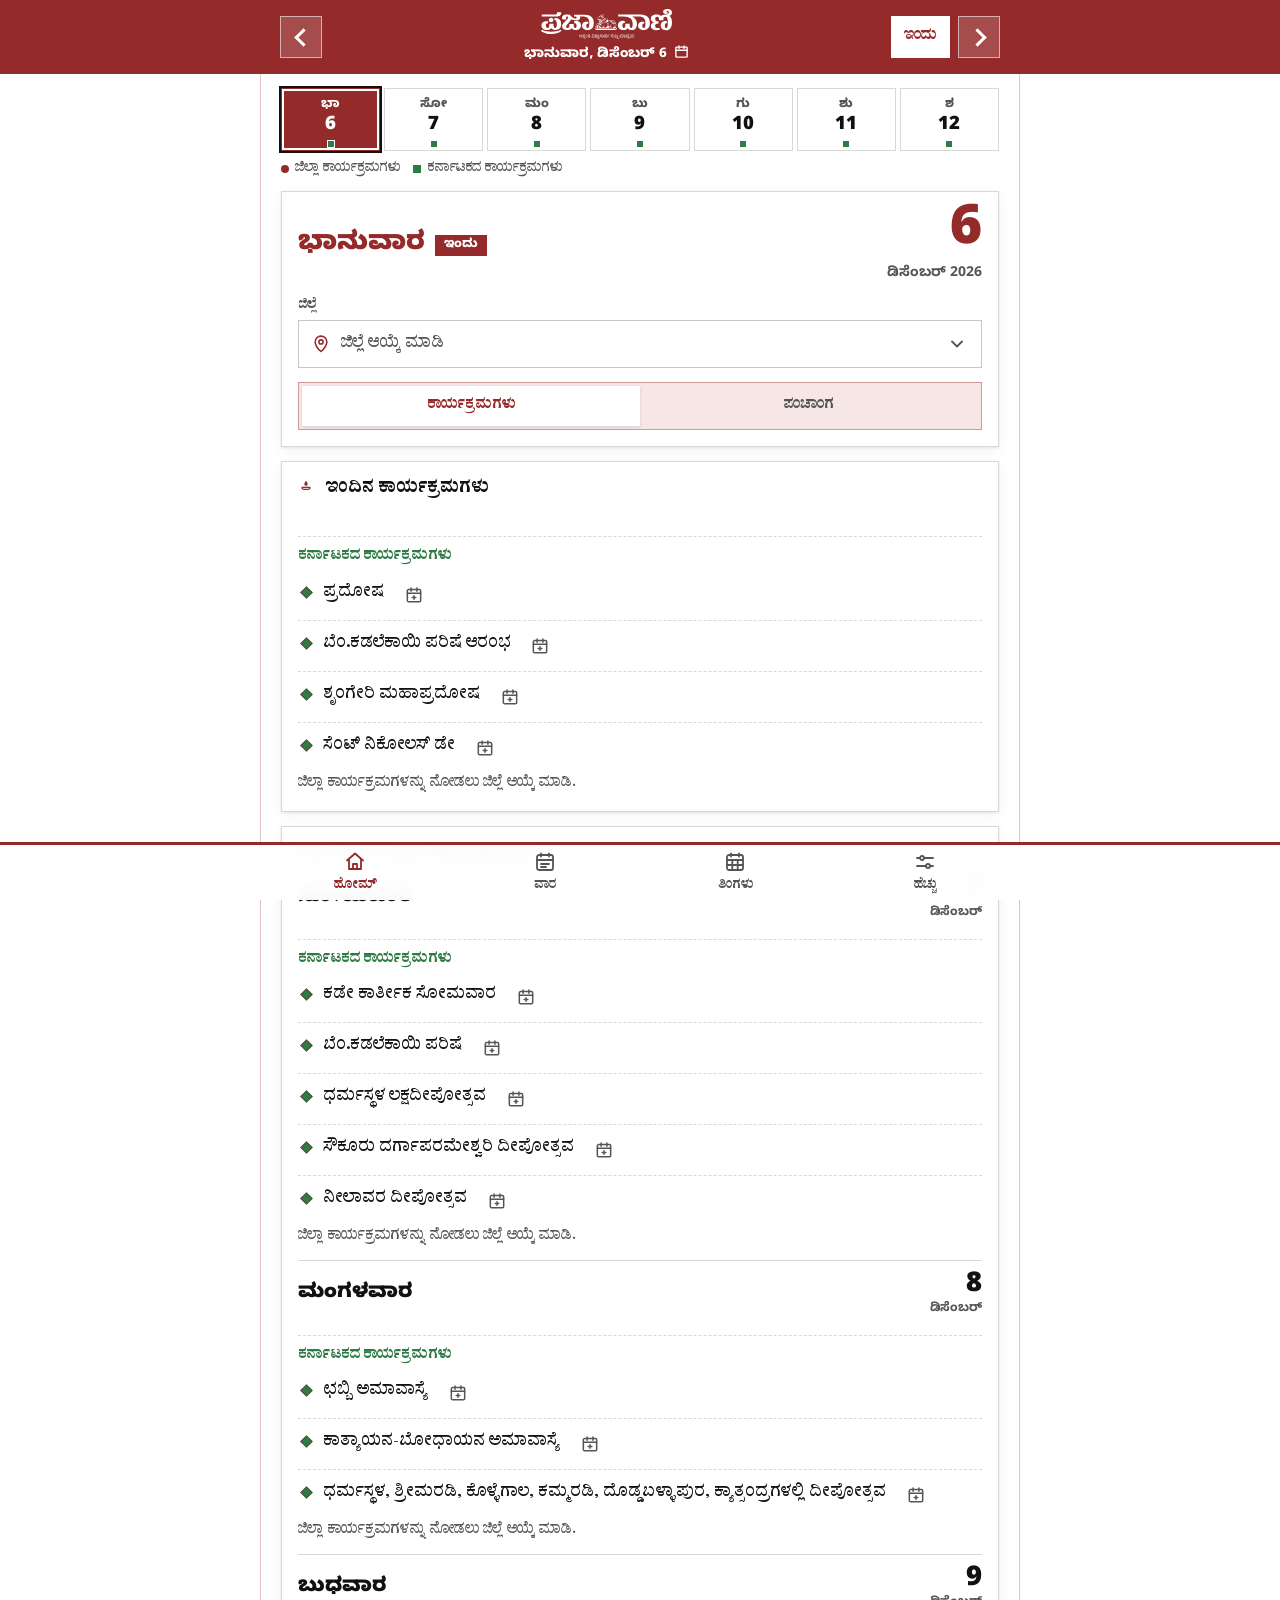
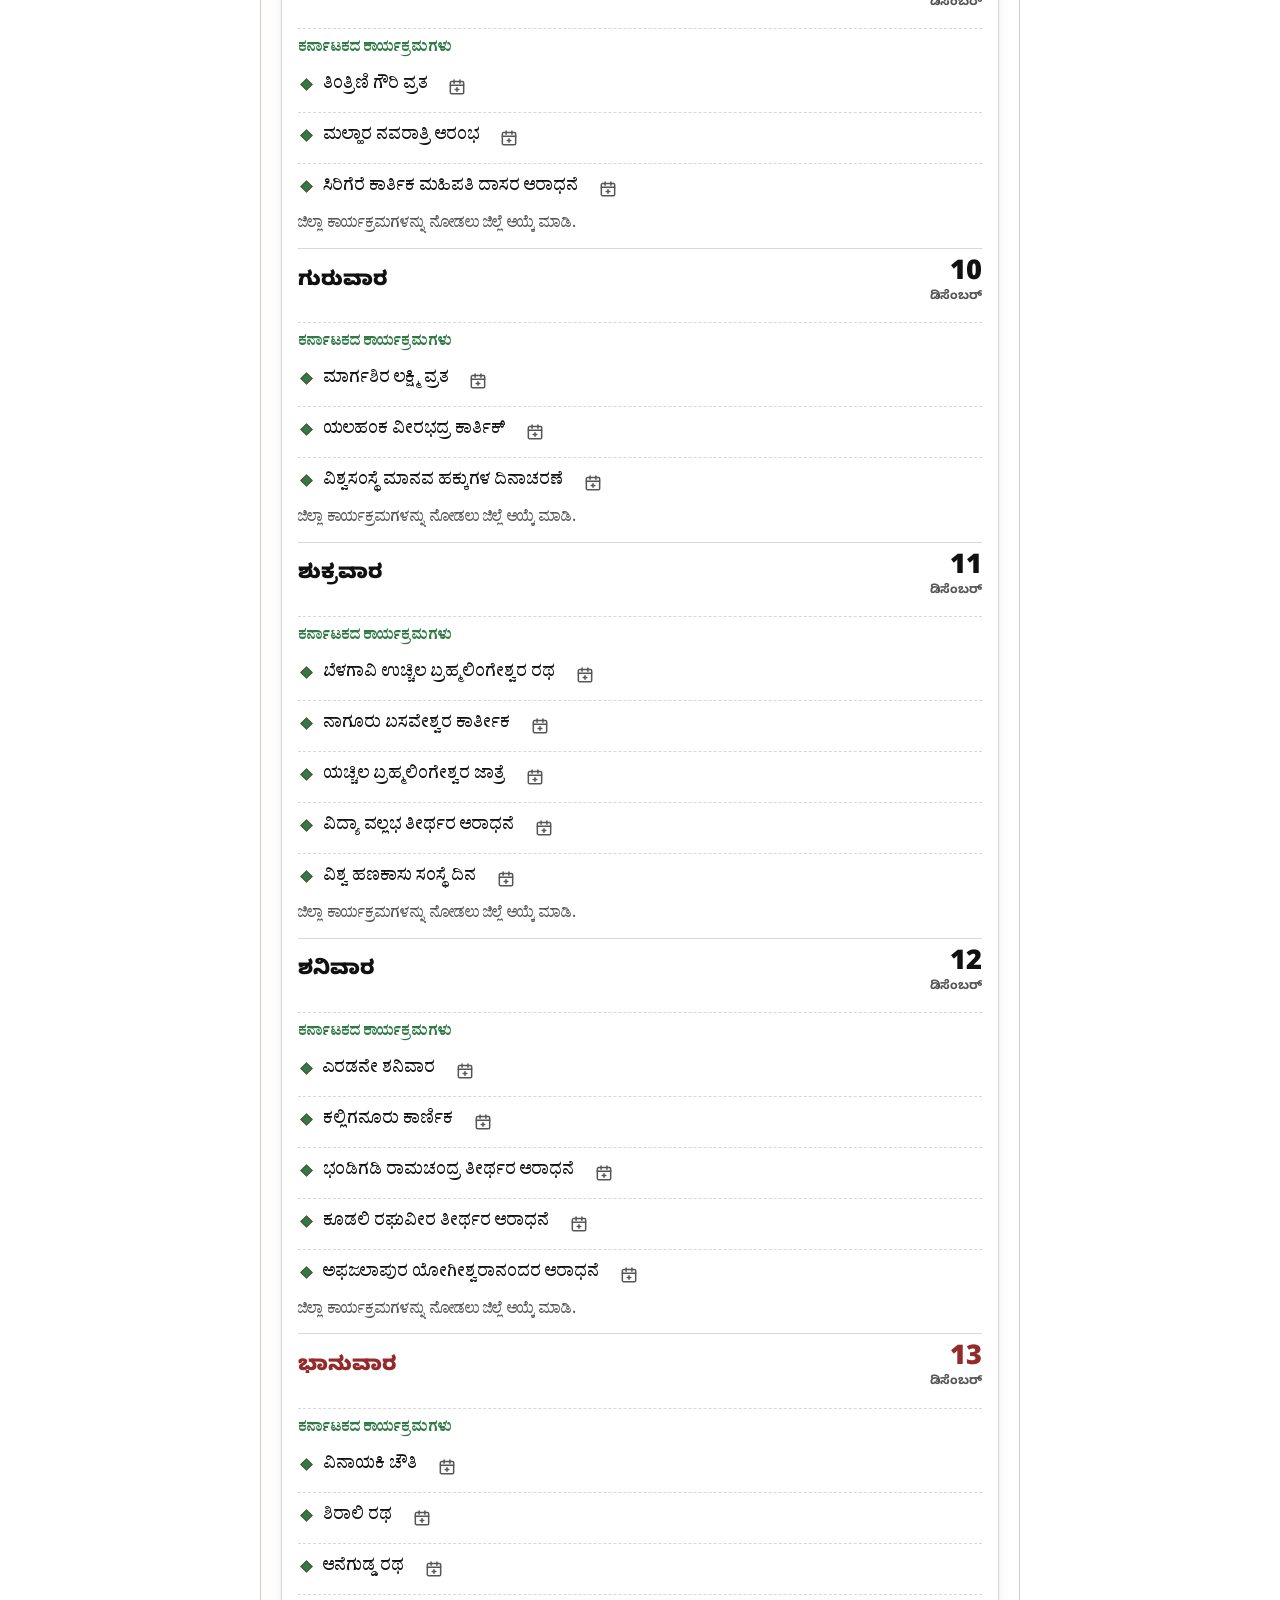
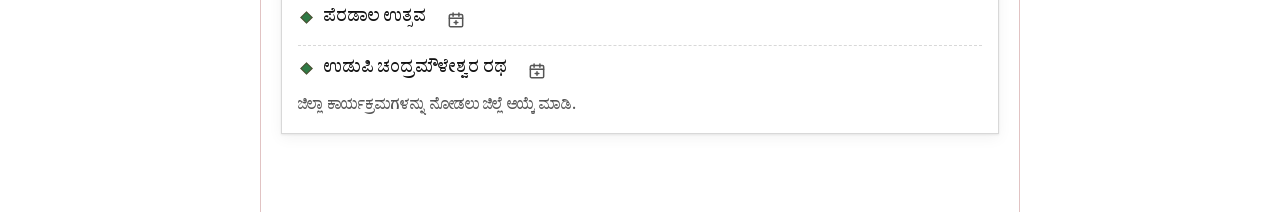
==== commit a88493fe: "Add to calendar: Google Calendar link and .ics download for events Co-Authored-By: Claude Sonnet 5.5" ====
--- a/index.html
+++ b/index.html
@@ -12,7 +12,7 @@
 <link rel="preconnect" href="https://fonts.googleapis.com">
 <link rel="preconnect" href="https://fonts.gstatic.com" crossorigin>
 <link href="https://fonts.googleapis.com/css2?family=Noto+Sans+Kannada:wght@400;500;700;800;900&display=swap" rel="stylesheet">
-<link rel="stylesheet" href="styles.css?v=37">
+<link rel="stylesheet" href="styles.css?v=38">
 </head>
 <body>
 <div class="app">
@@ -100,6 +100,7 @@
 
 </div>
 <noscript><p style="padding:1rem">ಈ ಆ್ಯಪ್ JavaScript ಬಳಸುತ್ತದೆ — ದಯವಿಟ್ಟು ಸಕ್ರಿಯಗೊಳಿಸಿ.</p></noscript>
-<script src="app.js?v=18"></script>
+<script src="calendar-export.js?v=1"></script>
+<script src="app.js?v=19"></script>
 </body>
 </html>
--- a/styles.css
+++ b/styles.css
@@ -626,3 +626,18 @@
 @media (prefers-reduced-motion: reduce) {
   * { animation: none !important; transition: none !important; }
 }
+
+/* Add to calendar */
+.ev-cal { flex: none; align-self: flex-start; margin: -4px -6px -4px 0; width: 36px; height: 36px; display: inline-flex; align-items: center; justify-content: center; padding: 0; border: 0; background: none; color: var(--ink-soft); cursor: pointer; }
+.ev-cal:hover { color: var(--verm); }
+.ev-cal:focus-visible { outline: 2px solid var(--verm); outline-offset: 0; }
+.ev-cal .ico { width: 20px; height: 20px; }
+.cal-sheet { position: fixed; inset: 0; z-index: 50; display: flex; align-items: flex-end; justify-content: center; background: rgba(17, 17, 17, .45); }
+.cal-sheet[hidden] { display: none; }
+.cal-panel { width: 100%; max-width: 480px; background: var(--paper); padding: 16px 16px calc(16px + env(safe-area-inset-bottom)); display: flex; flex-direction: column; gap: 8px; }
+.cal-title { margin: 0 0 4px; font-weight: 700; line-height: 1.4; }
+.cal-opt { display: block; width: 100%; padding: 13px 14px; border: 1px solid var(--line); background: var(--card); color: var(--ink); font: inherit; text-align: center; text-decoration: none; cursor: pointer; }
+.cal-opt:hover { background: var(--paper-deep); }
+.cal-opt:focus-visible { outline: 2px solid var(--verm); outline-offset: 2px; }
+.cal-google { background: var(--verm); border-color: var(--verm); color: #fff; }
+.cal-google:hover { background: var(--verm-deep); }
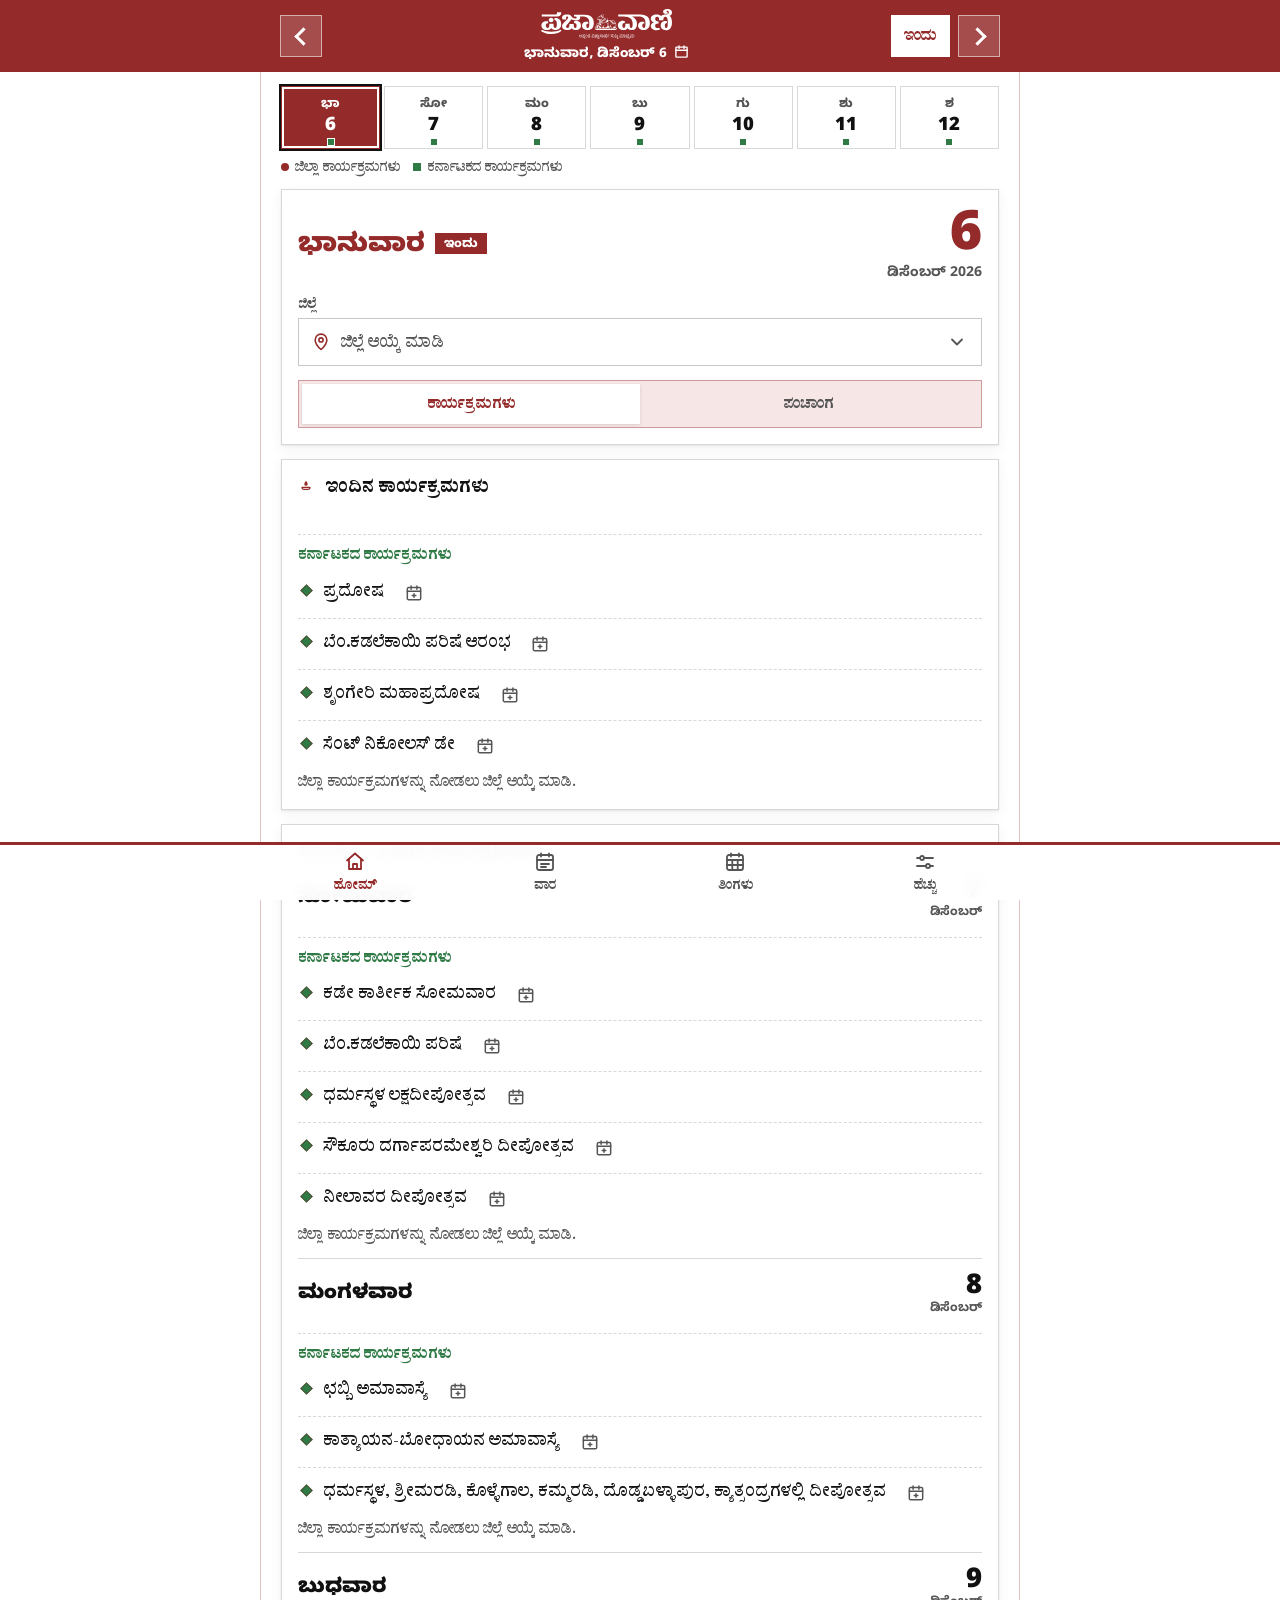
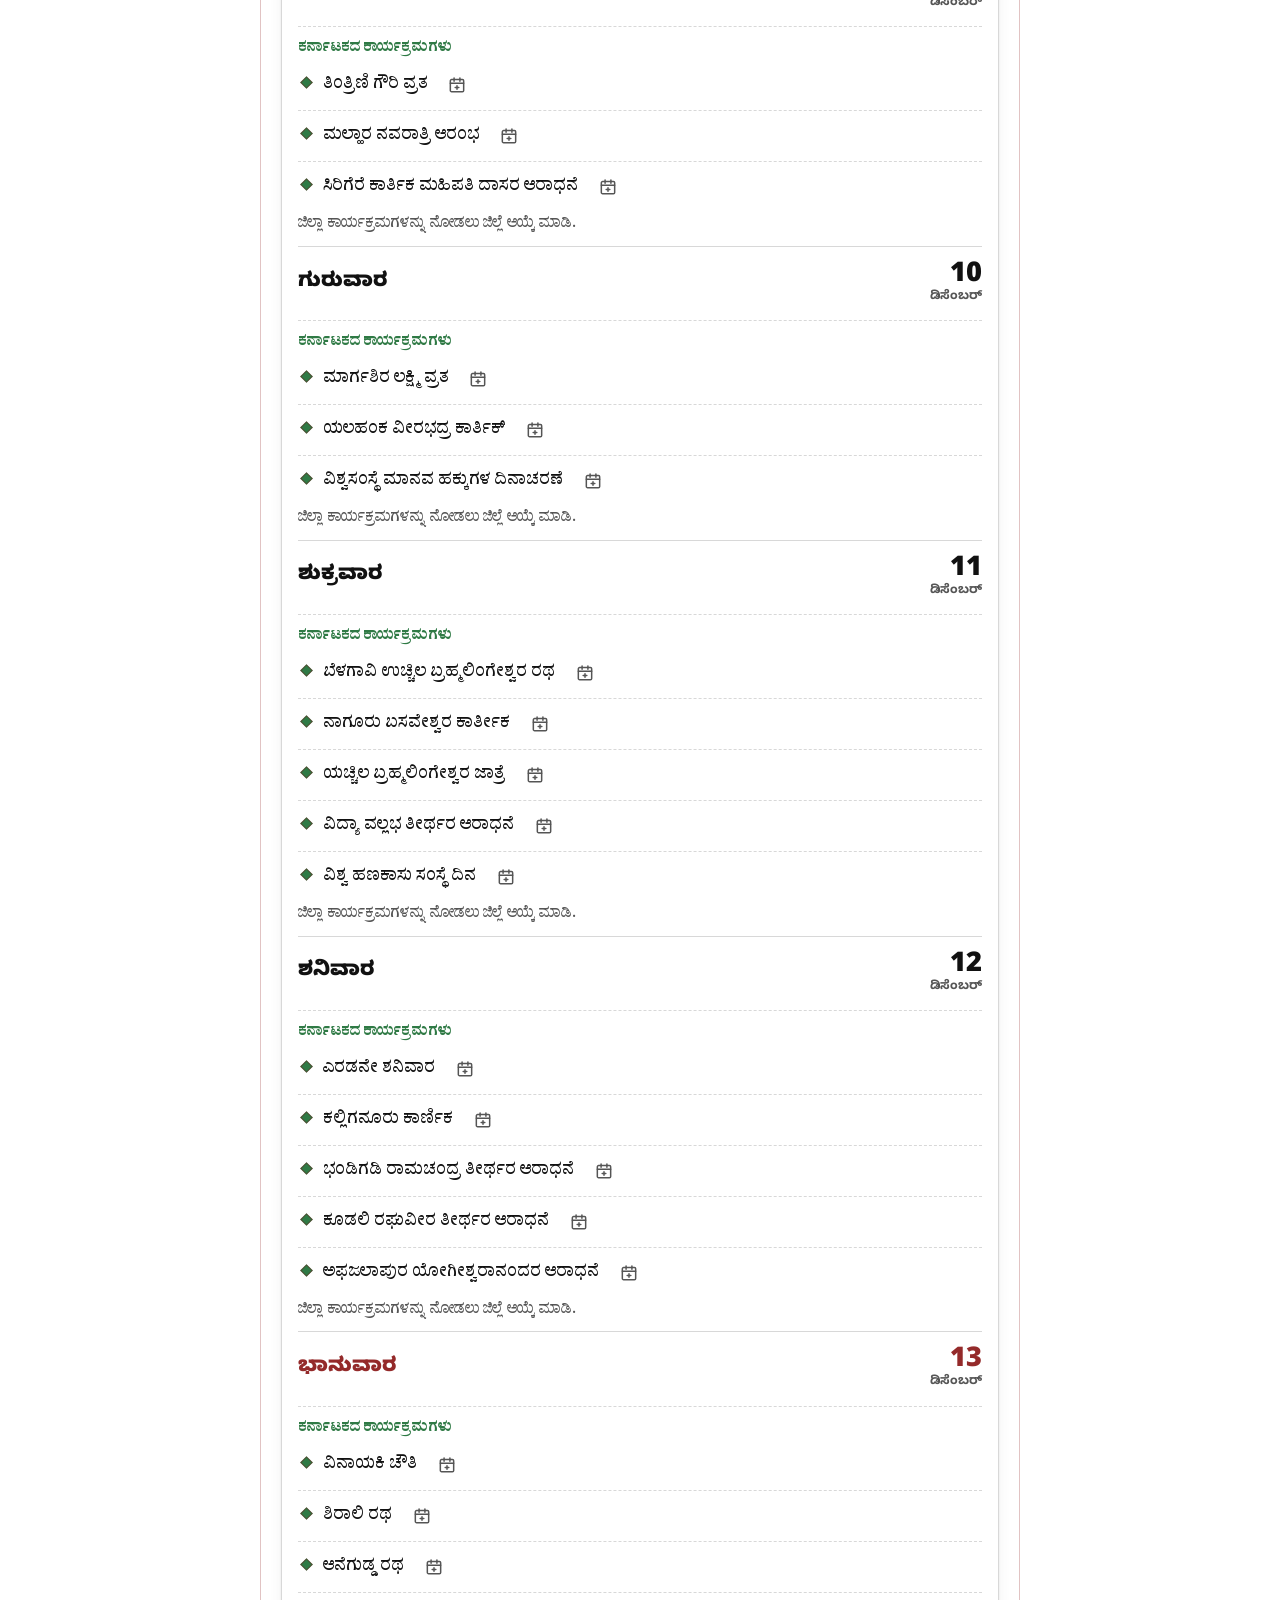
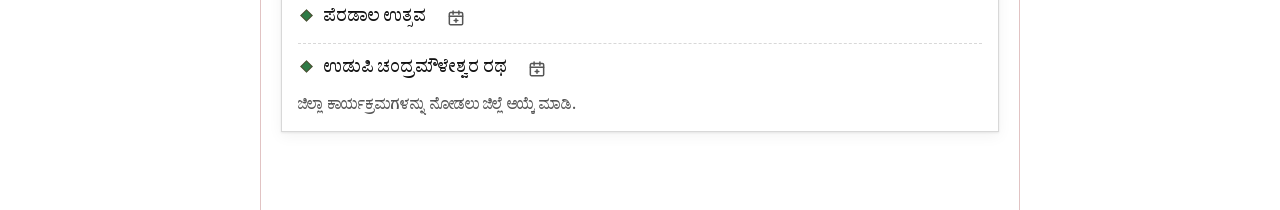
==== commit 6c192237: "Centre Kannada text vertically: adjust font ascent/descent, self-host Noto Sans Kannada Co-Authored-" ====
--- a/index.html
+++ b/index.html
@@ -9,10 +9,7 @@
 <link rel="apple-touch-icon" href="assets/apple-touch-icon.png">
 <meta name="description" content="ಕನ್ನಡ ಧಾರ್ಮಿಕ ಮತ್ತು ಸಾಂಸ್ಕೃತಿಕ ಕಾರ್ಯಕ್ರಮಗಳ ಕ್ಯಾಲೆಂಡರ್ — ಹಬ್ಬಗಳು, ಜಾತ್ರೆಗಳು, ಮೇಳಗಳು ಮತ್ತು ಸ್ಥಳೀಯ ಕಾರ್ಯಕ್ರಮಗಳು">
 <title>ಕನ್ನಡ ಸಾಂಸ್ಕೃತಿಕ ಕ್ಯಾಲೆಂಡರ್ — Kannada Cultural Calendar</title>
-<link rel="preconnect" href="https://fonts.googleapis.com">
-<link rel="preconnect" href="https://fonts.gstatic.com" crossorigin>
-<link href="https://fonts.googleapis.com/css2?family=Noto+Sans+Kannada:wght@400;500;700;800;900&display=swap" rel="stylesheet">
-<link rel="stylesheet" href="styles.css?v=38">
+<link rel="stylesheet" href="styles.css?v=39">
 </head>
 <body>
 <div class="app">
--- a/styles.css
+++ b/styles.css
@@ -4,6 +4,9 @@
 /* Prajavani Text web fonts (as served by prajavani.net) */
 @font-face { font-family: "Prajavani Text"; font-weight: 400; font-style: normal; font-display: swap; src: url("assets/fonts/PrajavaniTextRegular.woff2") format("woff2"); }
 @font-face { font-family: "Prajavani Text"; font-weight: 600 900; font-style: normal; font-display: swap; src: url("assets/fonts/PrajavaniTextSemibold.woff2") format("woff2"); }
+/* Noto Sans Kannada, self-hosted; ascent/descent overrides centre the letter body in the line box */
+@font-face { font-family: "Noto Sans Kannada"; font-weight: 400 900; font-style: normal; font-display: swap; src: url("assets/fonts/NotoSansKannada-kannada.woff2") format("woff2"); unicode-range: U+0951-0952, U+0964-0965, U+0B83, U+0C80-0CF3, U+1CD0, U+1CD2-1CD3, U+1CDA, U+1CF2, U+1CF4, U+200C-200D, U+20B9, U+25CC, U+A830-A835; ascent-override: 95.1%; descent-override: 39.8%; line-gap-override: 0%; }
+@font-face { font-family: "Noto Sans Kannada"; font-weight: 400 900; font-style: normal; font-display: swap; src: url("assets/fonts/NotoSansKannada-latin.woff2") format("woff2"); unicode-range: U+0000-00FF, U+0131, U+0152-0153, U+02BB-02BC, U+02C6, U+02DA, U+02DC, U+0304, U+0308, U+0329, U+2000-206F, U+20AC, U+2122, U+2191, U+2193, U+2212, U+2215, U+FEFF, U+FFFD; ascent-override: 95.1%; descent-override: 39.8%; line-gap-override: 0%; }
 
 :root {
   --paper: #ffffff;
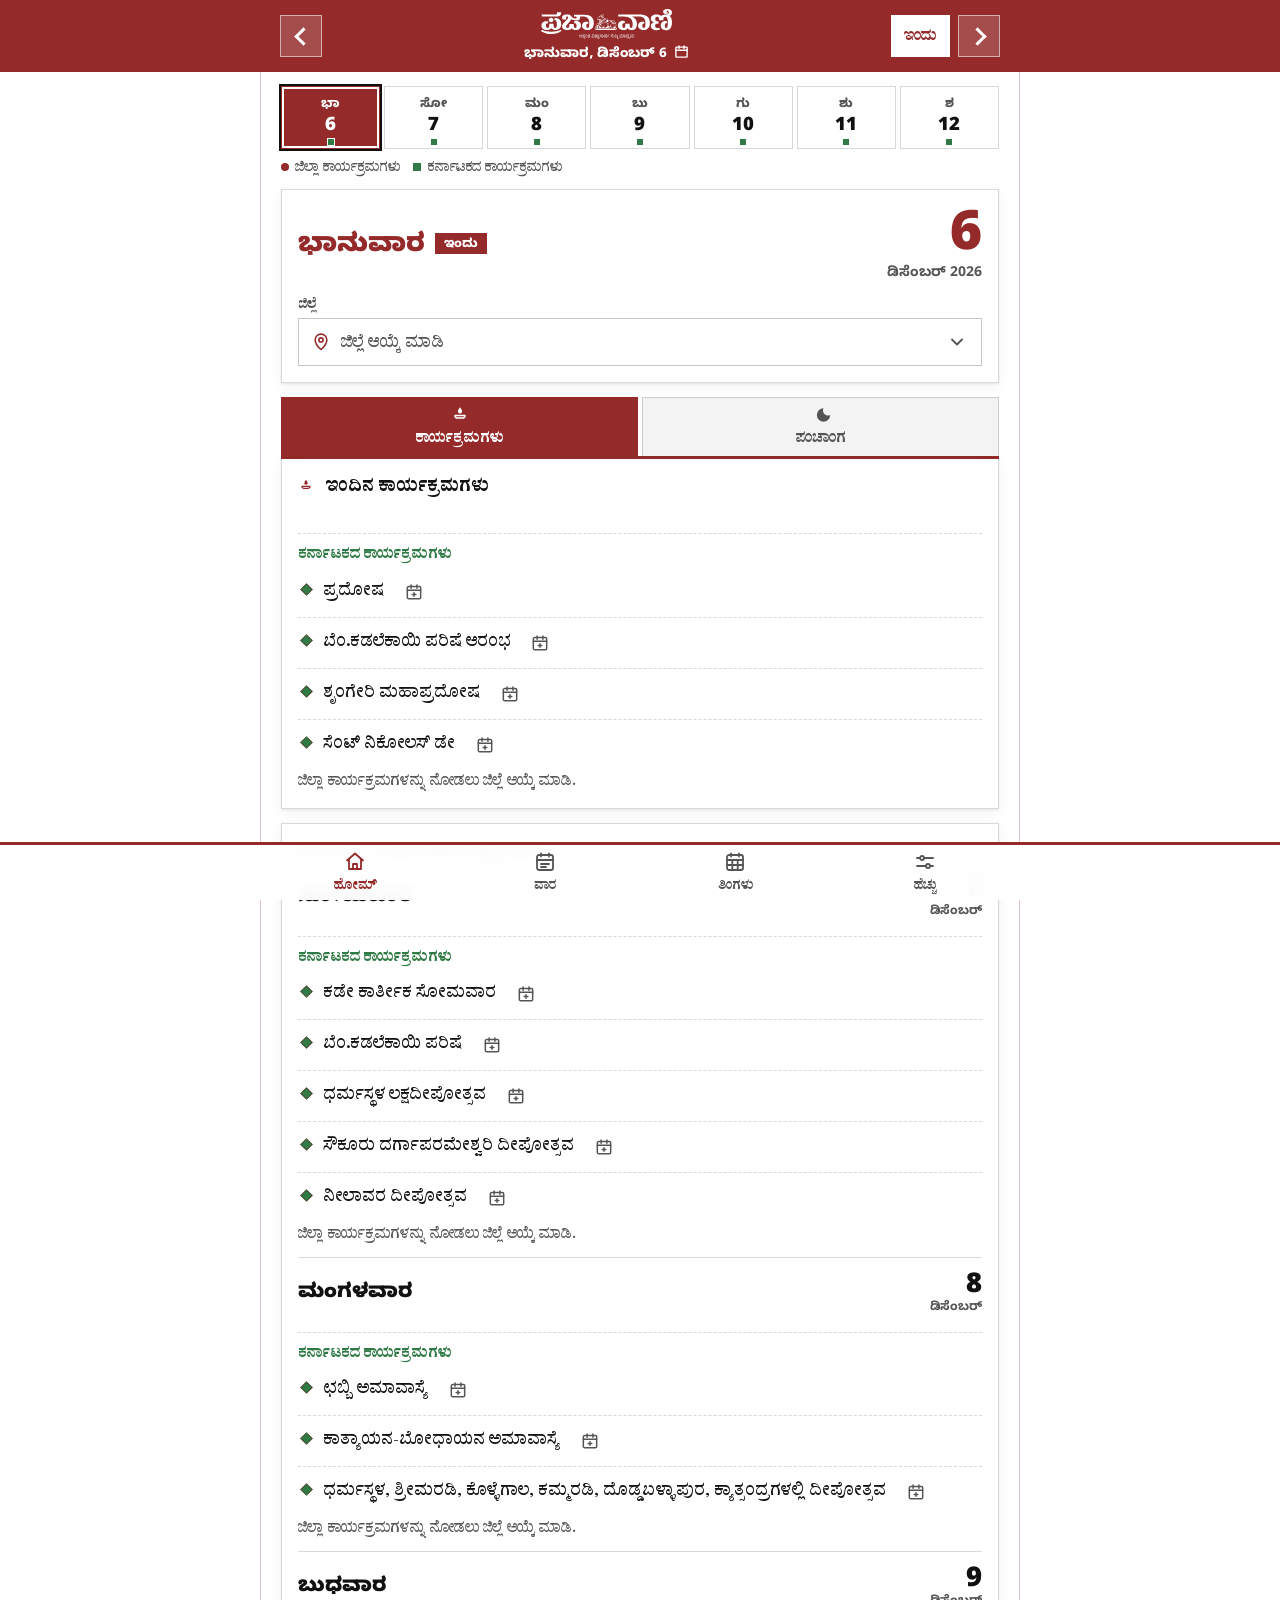
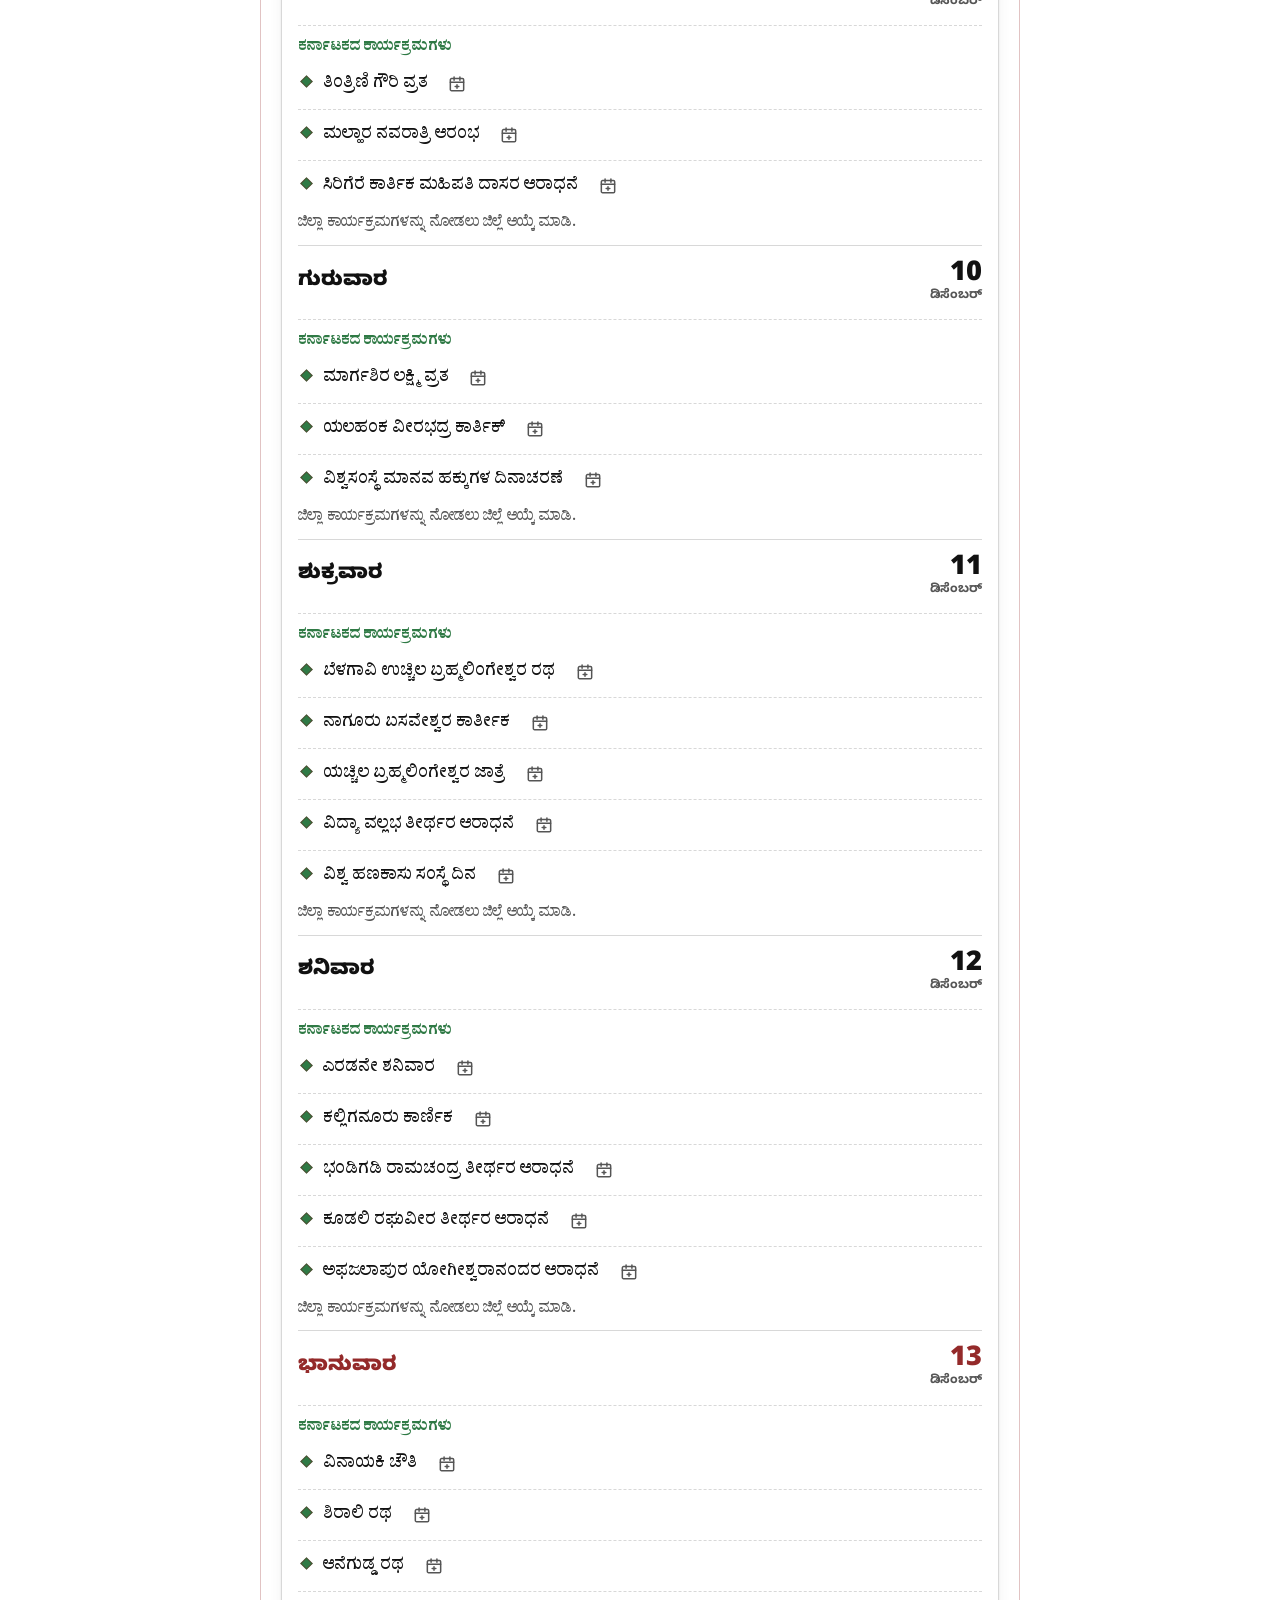
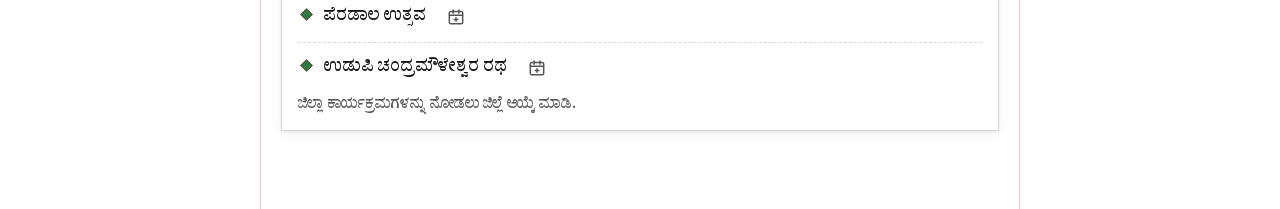
==== commit 9d144ae2: "Add district notices to the Home page, with a dummy-data switch Power cut, water supply, public work" ====
--- a/index.html
+++ b/index.html
@@ -9,7 +9,7 @@
 <link rel="apple-touch-icon" href="assets/apple-touch-icon.png">
 <meta name="description" content="ಕನ್ನಡ ಧಾರ್ಮಿಕ ಮತ್ತು ಸಾಂಸ್ಕೃತಿಕ ಕಾರ್ಯಕ್ರಮಗಳ ಕ್ಯಾಲೆಂಡರ್ — ಹಬ್ಬಗಳು, ಜಾತ್ರೆಗಳು, ಮೇಳಗಳು ಮತ್ತು ಸ್ಥಳೀಯ ಕಾರ್ಯಕ್ರಮಗಳು">
 <title>ಕನ್ನಡ ಸಾಂಸ್ಕೃತಿಕ ಕ್ಯಾಲೆಂಡರ್ — Kannada Cultural Calendar</title>
-<link rel="stylesheet" href="styles.css?v=39">
+<link rel="stylesheet" href="styles.css?v=43">
 </head>
 <body>
 <div class="app">
@@ -72,6 +72,10 @@
           <span>ಕನ್ನಡ ಅಂಕೆಗಳು <small>೦-೯ ಬದಲಿಗೆ 0-9</small></span>
           <input type="checkbox" id="knDigits" class="switch">
         </label>
+        <label class="setting-row" for="dummyNotices">
+          <span>ಮಾದರಿ ಸೂಚನೆಗಳು <small>ಸೂಚನೆ ವಿಭಾಗದಲ್ಲಿ ಪರೀಕ್ಷೆಗಾಗಿ ಮಾದರಿ ದತ್ತಾಂಶ ತೋರಿಸಿ</small></span>
+          <input type="checkbox" id="dummyNotices" class="switch">
+        </label>
       </div>
       <div class="card about">
         <p>ಇದು ಕನ್ನಡ ಧಾರ್ಮಿಕ ಮತ್ತು ಸಾಂಸ್ಕೃತಿಕ ಕಾರ್ಯಕ್ರಮಗಳನ್ನು ದಿನ, ವಾರ ಮತ್ತು ತಿಂಗಳಂತೆ ಹುಡುಕಲು ಸಹಾಯ ಮಾಡುವ ಕ್ಯಾಲೆಂಡರ್.</p>
@@ -98,6 +102,6 @@
 </div>
 <noscript><p style="padding:1rem">ಈ ಆ್ಯಪ್ JavaScript ಬಳಸುತ್ತದೆ — ದಯವಿಟ್ಟು ಸಕ್ರಿಯಗೊಳಿಸಿ.</p></noscript>
 <script src="calendar-export.js?v=1"></script>
-<script src="app.js?v=19"></script>
+<script src="app.js?v=23"></script>
 </body>
 </html>
--- a/styles.css
+++ b/styles.css
@@ -155,9 +155,19 @@
 .home-date[data-sun] .home-day-name, .home-date[data-sun] strong { color: var(--verm); }
 .home-district { display: flex; flex-direction: column; flex: 1 1 100%; gap: 4px; min-width: 0; }
 .home-district > span { color: var(--ink-soft); font-size: 13px; font-weight: 700; }
-.home-switch { display: flex; flex: 1 1 100%; padding: 3px; background: var(--gold-soft); border: 1px solid rgba(148, 42, 42, .4); border-radius: 0; }
-.home-switch button { flex: 1; padding: 9px 12px; border: 0; border-radius: 0; background: transparent; color: var(--ink-soft); font: inherit; font-size: 14px; font-weight: 700; cursor: pointer; }
-.home-switch button.is-active { background: var(--card); color: var(--verm); box-shadow: 0 1px 3px rgba(17, 17, 17, .12); }
+/* The switch sits outside the header card, flush on top of the content it controls. */
+.home-switch { display: flex; gap: 4px; margin-top: 14px; border-bottom: 3px solid var(--verm); }
+.home-switch button { flex: 1; display: flex; flex-direction: column; align-items: center; justify-content: center; gap: 2px; min-height: 56px; padding: 7px 4px; white-space: nowrap; border: 1px solid var(--line); border-bottom: 0; border-radius: 0; background: var(--paper-deep); color: var(--ink-soft); font: inherit; font-size: 14px; font-weight: 700; cursor: pointer; }
+.home-switch button.is-active { border-color: var(--verm); background: var(--verm); color: #fff; }
+.home-switch button.is-active .switch-count { background: #fff; color: var(--verm); }
+.home-switch .ico { display: block; width: 20px; height: 20px; }
+.switch-alert { display: block; color: var(--verm); }
+/* The notice icon blinks until its tab is opened. */
+.home-switch button:not(.is-active) .switch-alert { animation: notice-blink 1s ease-in-out infinite; }
+.home-switch button.is-active .switch-alert { color: #fff; }
+@keyframes notice-blink { 0%, 100% { opacity: 1; } 50% { opacity: .15; } }
+.home-switch + .card { margin-top: 0; border-top: 0; }
+.home-switch + .notices-view { margin-top: 12px; }
 .home-switch button:focus-visible { outline: 2px solid var(--verm); outline-offset: 2px; }
 
 /* ---------- Panchanga ---------- */
@@ -644,3 +654,34 @@
 .cal-opt:focus-visible { outline: 2px solid var(--verm); outline-offset: 2px; }
 .cal-google { background: var(--verm); border-color: var(--verm); color: #fff; }
 .cal-google:hover { background: var(--verm-deep); }
+
+/* ---------- Notices on the Home page (power, water, public work, railway) ---------- */
+.notices-view { margin-top: 14px; }
+.switch-count { display: inline-block; min-width: 20px; margin-left: 4px; padding: 0 5px; background: var(--verm); color: #fff; font-family: var(--font-num); font-size: 12px; line-height: 20px; text-align: center; }
+.scope-dot.alert { transform: scale(1.3); border-radius: 0; background: #8f5d00; clip-path: polygon(50% 0, 100% 100%, 0 100%); } /* triangle: a third shape beside the round and square dots */
+.notice-dummy { margin: 0 0 12px; padding: 8px 12px; border: 1px dashed var(--amber); background: #fff7d6; color: #5c4300; font-size: 13.5px; font-weight: 700; text-align: center; }
+.notice-empty { margin-top: 18px; text-align: center; }
+.notice-chips { display: flex; flex-wrap: wrap; gap: 8px; }
+.notice-chip { flex: none; display: inline-flex; align-items: center; gap: 6px; min-height: 40px; padding: 7px 14px; border: 1px solid var(--line); background: var(--card); color: var(--ink); font: inherit; font-size: 14px; font-weight: 700; cursor: pointer; }
+.notice-chip .ico { width: 16px; height: 16px; color: var(--cat, var(--ink-soft)); }
+.notice-chip.is-active { border-color: var(--verm); background: var(--verm); color: #fff; }
+.notice-chip.is-active .ico { color: #fff; }
+.notice-chip:focus-visible, .notice-more:focus-visible { outline: 2px solid var(--verm); outline-offset: 2px; }
+.notice-list { list-style: none; margin: 0; padding: 0; display: grid; gap: 10px; }
+.upcoming-date + .notice-list { margin-top: 8px; }
+.notice { --cat: var(--ink-soft); padding: 12px 14px; border: 1px solid var(--line); border-left: 4px solid var(--cat); background: #fafafa; }
+/* Category colours back up the icon and label; they are never the only cue. */
+.cat-power { --cat: #8f5d00; }
+.cat-water { --cat: #1f5f99; }
+.cat-work { --cat: #4a4a4a; }
+.cat-rail { --cat: var(--verm); }
+.notice-head { display: flex; flex-wrap: wrap; align-items: center; gap: 4px 10px; }
+.notice-cat { display: inline-flex; align-items: center; gap: 6px; color: var(--cat); font-size: .95em; font-weight: 800; }
+.notice-cat .ico { width: 18px; height: 18px; flex: none; }
+.notice-type { padding: 1px 8px; border: 1px solid var(--line); background: var(--card); color: var(--ink-soft); font-size: 13px; font-weight: 700; }
+.notice-meta { display: flex; flex-wrap: wrap; gap: 2px 12px; margin-top: 6px; font-family: var(--font-num); font-weight: 800; }
+.notice-time { color: var(--ink-soft); font-weight: 700; }
+.notice-text { margin-top: 8px; font-size: .95em; overflow-wrap: anywhere; }
+.notice-text p { margin: 0 0 8px; }
+.notice-text p:last-child { margin-bottom: 0; }
+.notice-more { min-height: 36px; margin-top: 6px; padding: 4px 0; border: 0; background: none; color: var(--verm); font: inherit; font-size: 14px; font-weight: 800; text-decoration: underline; cursor: pointer; }
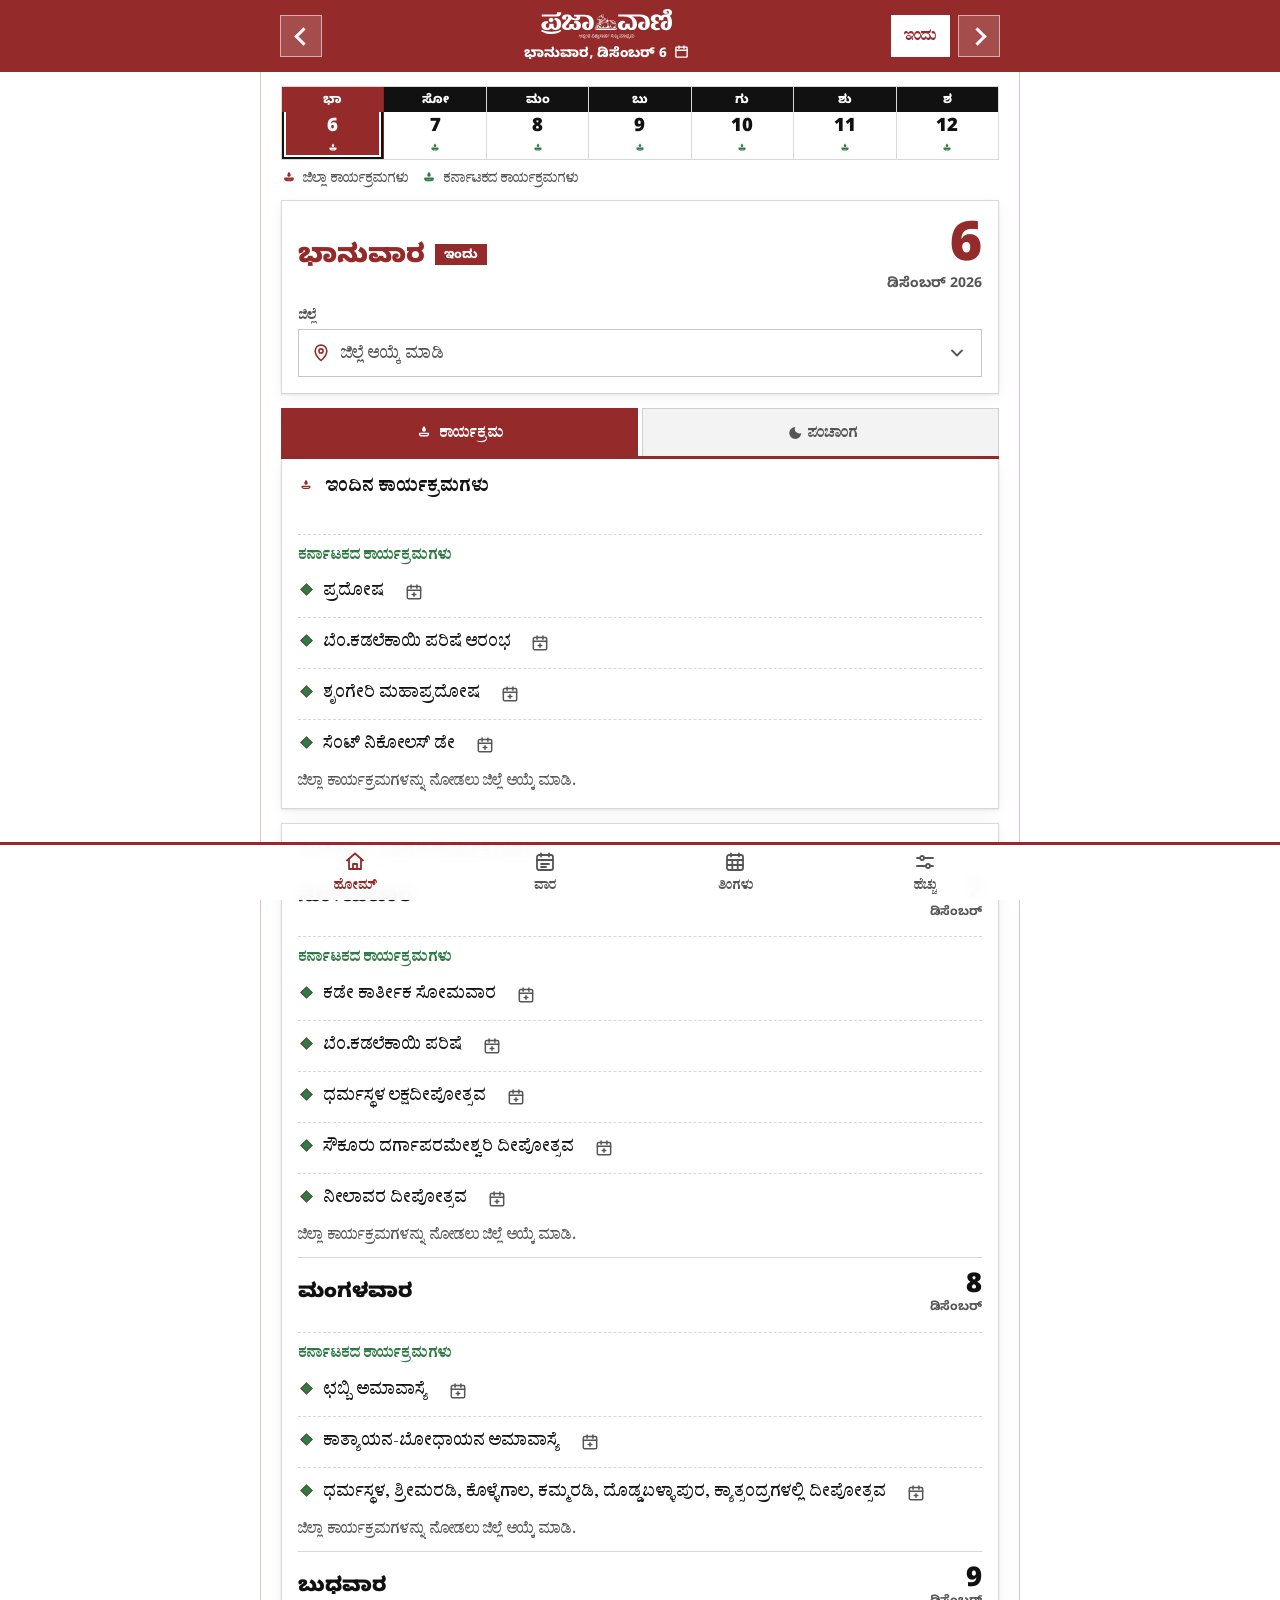
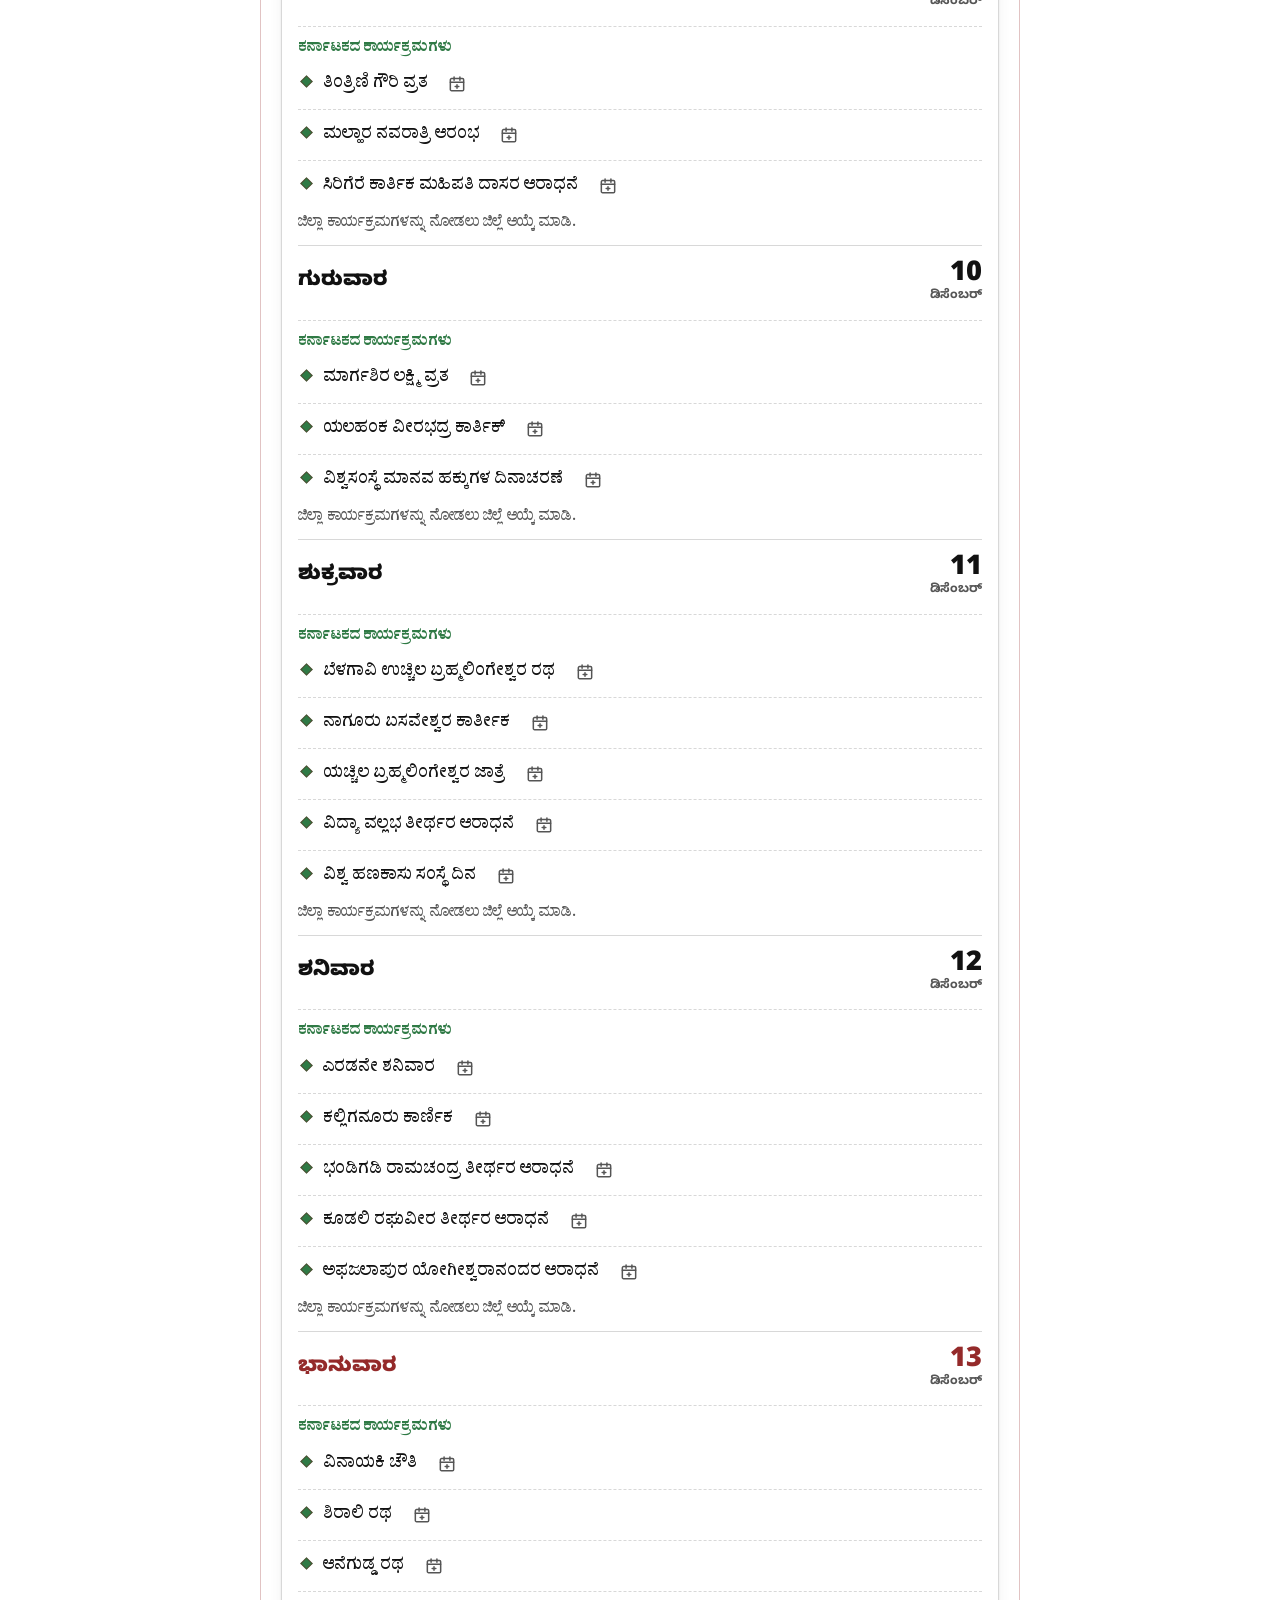
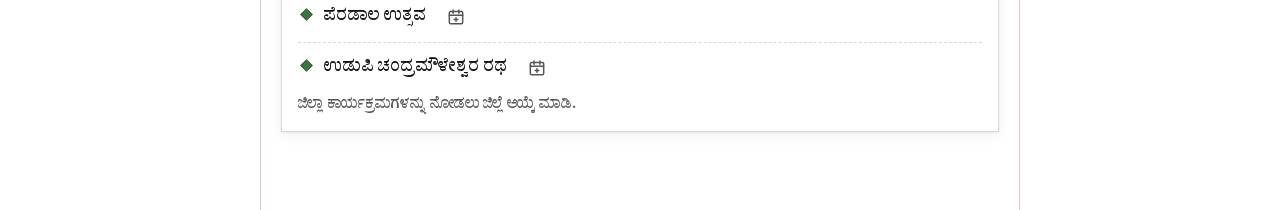
==== commit c3ddff44: "Redesign the Month grid and Home week strip, use the tab icons as markers Month is a plain calendar " ====
--- a/index.html
+++ b/index.html
@@ -9,7 +9,7 @@
 <link rel="apple-touch-icon" href="assets/apple-touch-icon.png">
 <meta name="description" content="ಕನ್ನಡ ಧಾರ್ಮಿಕ ಮತ್ತು ಸಾಂಸ್ಕೃತಿಕ ಕಾರ್ಯಕ್ರಮಗಳ ಕ್ಯಾಲೆಂಡರ್ — ಹಬ್ಬಗಳು, ಜಾತ್ರೆಗಳು, ಮೇಳಗಳು ಮತ್ತು ಸ್ಥಳೀಯ ಕಾರ್ಯಕ್ರಮಗಳು">
 <title>ಕನ್ನಡ ಸಾಂಸ್ಕೃತಿಕ ಕ್ಯಾಲೆಂಡರ್ — Kannada Cultural Calendar</title>
-<link rel="stylesheet" href="styles.css?v=43">
+<link rel="stylesheet" href="styles.css?v=49">
 </head>
 <body>
 <div class="app">
@@ -38,22 +38,13 @@
         <h2 id="weekTitle" class="month-title"></h2>
         <button id="nextWeek" class="icon-btn" type="button" aria-label="ಮುಂದಿನ ವಾರ">›</button>
       </div>
-      <div class="toolbar-row stream-toolbar">
-        <label for="weekDistrictSelect">ಜಿಲ್ಲೆ</label>
-        <select id="weekDistrictSelect" class="district-select" name="weekDistrict"></select>
-      </div>
-      <div class="scope-legend" aria-label="ಕಾರ್ಯಕ್ರಮದ ವ್ಯಾಪ್ತಿ">
-        <span><i class="scope-dot district"></i> ಜಿಲ್ಲಾ ಕಾರ್ಯಕ್ರಮಗಳು</span>
-        <span><i class="scope-dot state"></i> ಕರ್ನಾಟಕದ ಕಾರ್ಯಕ್ರಮಗಳು</span>
-      </div>
+      <div class="district-anchor"><select id="weekDistrictSelect" class="district-select" name="weekDistrict" aria-label="ಜಿಲ್ಲೆ"></select></div>
+      <div id="weekLegend" class="scope-legend" aria-label="ಕಾರ್ಯಕ್ರಮದ ವ್ಯಾಪ್ತಿ"></div>
       <div id="weekAgenda" class="week-agenda"></div>
     </section>
 
     <section id="viewMonth" class="view" hidden>
-      <div class="toolbar-row stream-toolbar">
-        <label for="monthDistrictSelect">ಜಿಲ್ಲೆ</label>
-        <select id="monthDistrictSelect" class="district-select" name="monthDistrict"></select>
-      </div>
+      <div class="district-anchor"><select id="monthDistrictSelect" class="district-select" name="monthDistrict" aria-label="ಜಿಲ್ಲೆ"></select></div>
       <div id="monthScroller" class="month-scroller"></div>
     </section>
 
@@ -102,6 +93,6 @@
 </div>
 <noscript><p style="padding:1rem">ಈ ಆ್ಯಪ್ JavaScript ಬಳಸುತ್ತದೆ — ದಯವಿಟ್ಟು ಸಕ್ರಿಯಗೊಳಿಸಿ.</p></noscript>
 <script src="calendar-export.js?v=1"></script>
-<script src="app.js?v=23"></script>
+<script src="app.js?v=30"></script>
 </body>
 </html>
--- a/styles.css
+++ b/styles.css
@@ -118,28 +118,26 @@
 @keyframes view-in { from { opacity: 0; transform: translateY(6px); } to { opacity: 1; transform: none; } }
 
 /* ---------- Home ---------- */
-.day-strip { display: grid; grid-template-columns: repeat(7, 1fr); gap: 4px; margin: 0 0 8px; }
+/* The week strip follows the Month calendar: one grid, cells sharing their lines, weekday band on top. */
+.day-strip { display: grid; grid-template-columns: repeat(7, 1fr); margin: 0 0 8px; border: 1px solid var(--line); border-right: 0; }
 .strip-legend { margin: 0 0 12px; font-size: 12.5px; }
 .ds-day {
-  position: relative; display: flex; flex-direction: column; align-items: center; gap: 1px;
-  padding: 7px 0 11px; border: 1px solid var(--line); border-radius: 0;
-  background: var(--card); color: var(--ink); font: inherit; cursor: pointer;
-  transition: transform .1s ease, background .1s ease;
-}
-.ds-day:hover { background: var(--paper-deep); }
-.ds-day:active { transform: scale(.95); }
-.ds-day:focus-visible { outline: 2px solid var(--verm); outline-offset: 2px; }
-.ds-wd { font-size: 12.5px; font-weight: 800; color: var(--ink-soft); }
+  position: relative; display: flex; flex-direction: column; align-items: stretch; gap: 3px;
+  padding: 0 0 21px; border: 0; border-right: 1px solid var(--line); border-radius: 0;
+  background: var(--card); color: var(--ink); font: inherit; text-align: center; cursor: pointer;
+  transition: background .1s ease;
+}
+.ds-day:hover, .ds-day:active { background: var(--paper-deep); }
+.ds-day:focus-visible { outline: 2px solid var(--verm); outline-offset: -3px; }
+.ds-wd { padding: 3px 0; background: var(--ink); color: #fff; font-size: 12.5px; font-weight: 800; }
+.ds-day.sun .ds-wd { background: var(--verm); }
 .ds-num { font-family: var(--font-num); font-weight: 900; font-size: 19px; line-height: 1.2; }
-.ds-day.sun .ds-num, .ds-day.sun .ds-wd { color: var(--verm); }
-.ds-dots { position: absolute; left: 0; right: 0; bottom: 3px; display: flex; justify-content: center; gap: 3px; min-height: 6px; }
-.ds-dots .scope-dot { width: 6px; height: 6px; }
+.ds-day.sun .ds-num { color: var(--verm); }
+.ds-dots { position: absolute; left: 0; right: 0; bottom: 5px; display: flex; justify-content: center; align-items: center; gap: 3px; min-height: 12px; }
 .ds-day.today { box-shadow: inset 0 0 0 2px var(--ink); }
-.ds-day.sel { background: var(--verm); border-color: var(--verm); }
-.ds-day.sel .ds-num, .ds-day.sel .ds-wd { color: #fff; }
-.ds-day.sel .scope-dot { box-shadow: 0 0 0 1px #fff; }
-.ds-day.sel .scope-dot:not(.state) { background: #fff; }
-.ds-day.sel.today { box-shadow: inset 0 0 0 2px #fff, 0 0 0 2px var(--ink); }
+.ds-day.sel { background: var(--verm); }
+.ds-day.sel .ds-num { color: #fff; }
+.ds-day.sel.today { box-shadow: inset 0 0 0 2px var(--ink), inset 0 0 0 4px #fff; }
 .home-header {
   display: flex; flex-wrap: wrap; align-items: flex-end; justify-content: space-between; gap: 14px 18px;
   padding: 16px; background: var(--card); border: 1px solid var(--line);
@@ -157,13 +155,14 @@
 .home-district > span { color: var(--ink-soft); font-size: 13px; font-weight: 700; }
 /* The switch sits outside the header card, flush on top of the content it controls. */
 .home-switch { display: flex; gap: 4px; margin-top: 14px; border-bottom: 3px solid var(--verm); }
-.home-switch button { flex: 1; display: flex; flex-direction: column; align-items: center; justify-content: center; gap: 2px; min-height: 56px; padding: 7px 4px; white-space: nowrap; border: 1px solid var(--line); border-bottom: 0; border-radius: 0; background: var(--paper-deep); color: var(--ink-soft); font: inherit; font-size: 14px; font-weight: 700; cursor: pointer; }
+.home-switch button { flex: 1; display: flex; align-items: center; justify-content: center; gap: 6px; min-height: 48px; padding: 8px 4px; white-space: nowrap; border: 1px solid var(--line); border-bottom: 0; border-radius: 0; background: var(--paper-deep); color: var(--ink-soft); font: inherit; font-size: 14px; font-weight: 700; cursor: pointer; }
 .home-switch button.is-active { border-color: var(--verm); background: var(--verm); color: #fff; }
 .home-switch button.is-active .switch-count { background: #fff; color: var(--verm); }
-.home-switch .ico { display: block; width: 20px; height: 20px; }
-.switch-alert { display: block; color: var(--verm); }
-/* The notice icon blinks until its tab is opened. */
-.home-switch button:not(.is-active) .switch-alert { animation: notice-blink 1s ease-in-out infinite; }
+.home-switch .ico { display: block; flex: none; width: 18px; height: 18px; }
+.switch-alert { display: block; }
+.switch-alert.is-live { color: var(--verm); }
+/* The icon blinks when the selected day itself has a notice, until its tab is opened. */
+.home-switch button:not(.is-active) .switch-alert.is-live { animation: notice-blink 1s ease-in-out infinite; }
 .home-switch button.is-active .switch-alert { color: #fff; }
 @keyframes notice-blink { 0%, 100% { opacity: 1; } 50% { opacity: .15; } }
 .home-switch + .card { margin-top: 0; border-top: 0; }
@@ -404,7 +403,6 @@
   font-size: 13px; font-weight: 800; line-height: 1; font-variant-numeric: tabular-nums;
 }
 .district-empty { margin: 0; padding: 18px 12px; text-align: center; color: var(--ink-soft); font-size: 14px; }
-.stream-toolbar:has(.district-picker.is-open) { z-index: 60; }
 
 /* Phones: the list opens as a bottom sheet with a dimmed backdrop. */
 @media (max-width: 759px) {
@@ -437,30 +435,37 @@
 .period-head, .month-head { position: sticky; top: 0; z-index: 2; background: var(--paper); }
 .month-head { display: flex; align-items: center; gap: 8px; margin: 2px 0 10px; }
 .month-title { flex: 1; text-align: center; margin: 0; font-family: var(--font-display); font-weight: 700; font-size: 21px; }
-.week-row, .month-grid { display: grid; grid-template-columns: repeat(7, 1fr); gap: 5px; }
-.week-row { font-size: 13px; font-weight: 800; color: #fff; text-align: center; margin-bottom: 5px; }
+/* A plain calendar grid: cells share their lines, with no gaps between them. */
+.week-row, .month-grid { display: grid; grid-template-columns: repeat(7, 1fr); }
+.month-grid { border-left: 1px solid var(--line); }
+.week-row { font-size: 13px; font-weight: 800; color: #fff; text-align: center; }
 .week-row > * { background: var(--ink); border-radius: 0; padding: 4px 0; }
 .week-row > :first-child { background: var(--verm); }
 .month-grid > .mday:nth-child(7n+1) { color: var(--verm); }
 .mday {
-  aspect-ratio: 1 / 1; border: 1px solid var(--line); border-radius: 0;
+  aspect-ratio: 1 / 1; padding: 0 0 15px; border: 0; border-right: 1px solid var(--line); border-bottom: 1px solid var(--line); border-radius: 0;
   background: var(--card); font-family: var(--font-num); font-weight: 900; font-size: 17px;
   color: var(--ink); cursor: pointer; position: relative;
-  transition: transform .1s ease, background .1s ease;
-}
-.mday:hover { background: var(--paper-deep); }
-.mday:active { transform: scale(.94); }
-.mday.blank { background: transparent; border-color: transparent; cursor: default; }
-.month-grid > .mday.sel { background: var(--verm); color: #fff; border-color: var(--verm); }
+  transition: background .1s ease;
+}
+.mday:hover, .mday:active { background: var(--paper-deep); }
+.mday.blank { background: #fafafa; cursor: default; }
+.month-grid > .mday.sel { background: var(--verm); color: #fff; }
 .mday.today { box-shadow: inset 0 0 0 2px var(--ink); }
-.mday.sel.today { box-shadow: inset 0 0 0 2px #fff, 0 0 0 2px var(--ink); }
-.mday-dots { position: absolute; left: 0; right: 0; bottom: 4px; display: flex; justify-content: center; gap: 4px; }
-.scope-dot { display: inline-block; width: 8px; height: 8px; border-radius: 50%; background: var(--verm); }
-.scope-dot.state { background: var(--green); border-radius: 0; } /* square, so it differs from the round district dot without relying on colour */
-.date-count { font-size: 11.5px; font-weight: 800; line-height: 1; color: var(--verm-deep); }
-.date-count.state { color: var(--green); }
-.mday.sel .date-count, .mday.sel .date-count.state { color: #fff; }
-.mday.sel .scope-dot { box-shadow: 0 0 0 1px #fff; }
+.mday.sel.today { box-shadow: inset 0 0 0 2px var(--ink), inset 0 0 0 4px #fff; }
+.mday:focus-visible { outline-offset: -3px; }
+.mday-dots { position: absolute; left: 0; right: 0; bottom: 5px; display: flex; justify-content: center; align-items: center; gap: 3px; }
+/* Markers: the Home tab icons at a small size. Lamp = events (maroon for the district, green for Karnataka-wide), warning sign = notices. */
+.mark { flex: none; display: inline-flex; width: 12px; height: 12px; color: var(--verm); }
+.mark .ico { display: block; width: 100%; height: 100%; }
+.mark:not(.mark-alert) .ico { stroke-width: 2.6; } /* a heavier line keeps the lamp readable when small */
+.mark-state { color: var(--green); }
+.mark-alert { color: #8f5d00; }
+/* In the Month grid the Karnataka-wide lamp is grey: it is on most days, so the district lamp and the warning sign are the ones to notice. */
+.month-cal .mark-state, .month-legend .mark-state { color: #8c8c8c; }
+.ds-day.sel .mark, .mday.sel .mark { color: #fff; --mark-cut: var(--verm); }
+.scope-legend .mark { width: 16px; height: 16px; }
+.week-day-label .mark { width: 22px; height: 22px; }
 .month-note { text-align: center; font-size: 13px; color: var(--ink-soft); margin-top: 12px; }
 .dot-legend {
   display: inline-block; width: 8px; height: 8px; border-radius: 0;
@@ -493,17 +498,6 @@
   flex: none; min-width: 22px; padding: 1px 7px; border-radius: 0; text-align: center;
   background: var(--verm); color: #fff; font-size: 12.5px; font-weight: 800; font-family: var(--font-num);
 }
-.toolbar-row { display: flex; align-items: center; gap: 10px; margin: 0 0 12px; }
-.toolbar-row label { font-size: 13px; font-weight: 700; color: var(--ink-soft); white-space: nowrap; }
-.toolbar-row .district-select { max-width: none; }
-.stream-toolbar {
-  position: sticky; top: var(--masthead-h, 64px); z-index: 15;
-  margin: -14px -14px 12px; padding: 10px 14px;
-  background: var(--paper); border-bottom: 1px solid var(--line);
-}
-.stream-toolbar { transition: transform .22s ease; }
-.stream-toolbar.is-hidden { transform: translateY(-100%); pointer-events: none; }
-@media (prefers-reduced-motion: reduce) { .stream-toolbar { transition: none; } }
 .month-agenda-list { padding: 0 12px; }
 .agenda-day + .agenda-day { border-top: 1px dashed var(--line); }
 .agenda-day .week-day-title { padding: 0; }
@@ -522,9 +516,18 @@
 .month-block { display: grid; gap: 12px; }
 .stream-period-title { margin: 0; padding: 4px 2px; font-family: var(--font-display); font-size: 21px; color: var(--verm); }
 .month-cal > .week-row {
-  position: sticky; top: calc(var(--masthead-h, 64px) + var(--month-toolbar-h, 56px)); z-index: 10;
-  transition: top .22s ease; /* follows the district bar as it hides and returns */
-  box-shadow: 0 5px 0 var(--paper); /* fills the 5px margin gap only, so the first grid row keeps its top border */
+  position: sticky; top: var(--masthead-h, 64px); z-index: 10;
+}
+/* Week and Month: the district name in each period heading opens the view's one picker. */
+.stream-head { display: flex; align-items: center; justify-content: space-between; gap: 10px; }
+.district-link { flex: none; display: inline-flex; align-items: center; gap: 4px; max-width: 55%; min-height: 36px; padding: 4px 2px; border: 0; background: none; color: var(--ink-soft); font: inherit; font-size: 14px; font-weight: 700; cursor: pointer; }
+.district-link span { min-width: 0; overflow: hidden; text-overflow: ellipsis; white-space: nowrap; border-bottom: 1px dotted currentColor; }
+.district-link .district-pin { width: 16px; height: 16px; }
+.district-link:hover { color: var(--verm); }
+.district-link:focus-visible { outline: 2px solid var(--verm); outline-offset: 2px; }
+.district-anchor .district-trigger { display: none; }
+@media (min-width: 760px) {
+  .district-anchor .district-panel { position: fixed; top: calc(var(--masthead-h, 64px) + 12px); left: 50%; right: auto; width: 420px; transform: translateX(-50%); z-index: 45; }
 }
 .month-block + .month-block { padding-top: 8px; border-top: 2px solid var(--line); }
 .week-block + .week-block { margin-top: 8px; }
@@ -616,7 +619,6 @@
   .app { max-width: none; }
   .masthead { padding-left: max(20px, calc((100% - 760px) / 2 + 20px)); padding-right: max(20px, calc((100% - 760px) / 2 + 20px)); }
   .main { width: 100%; max-width: 760px; margin: 0 auto; padding-left: 20px; padding-right: 20px; border-left: 1px solid rgba(148, 42, 42, .28); border-right: 1px solid rgba(148, 42, 42, .28); }
-  .stream-toolbar { margin-left: -20px; margin-right: -20px; padding-left: 20px; padding-right: 20px; }
   .panga-grid { gap: 12px; }
   .tabbar { left: 0; right: 0; width: auto; max-width: none; transform: none; border-left: 0; border-right: 0; padding-left: max(0px, calc((100% - 760px) / 2)); padding-right: max(0px, calc((100% - 760px) / 2)); }
 }
@@ -655,10 +657,11 @@
 .cal-google { background: var(--verm); border-color: var(--verm); color: #fff; }
 .cal-google:hover { background: var(--verm-deep); }
 
+
 /* ---------- Notices on the Home page (power, water, public work, railway) ---------- */
 .notices-view { margin-top: 14px; }
 .switch-count { display: inline-block; min-width: 20px; margin-left: 4px; padding: 0 5px; background: var(--verm); color: #fff; font-family: var(--font-num); font-size: 12px; line-height: 20px; text-align: center; }
-.scope-dot.alert { transform: scale(1.3); border-radius: 0; background: #8f5d00; clip-path: polygon(50% 0, 100% 100%, 0 100%); } /* triangle: a third shape beside the round and square dots */
+
 .notice-dummy { margin: 0 0 12px; padding: 8px 12px; border: 1px dashed var(--amber); background: #fff7d6; color: #5c4300; font-size: 13.5px; font-weight: 700; text-align: center; }
 .notice-empty { margin-top: 18px; text-align: center; }
 .notice-chips { display: flex; flex-wrap: wrap; gap: 8px; }
